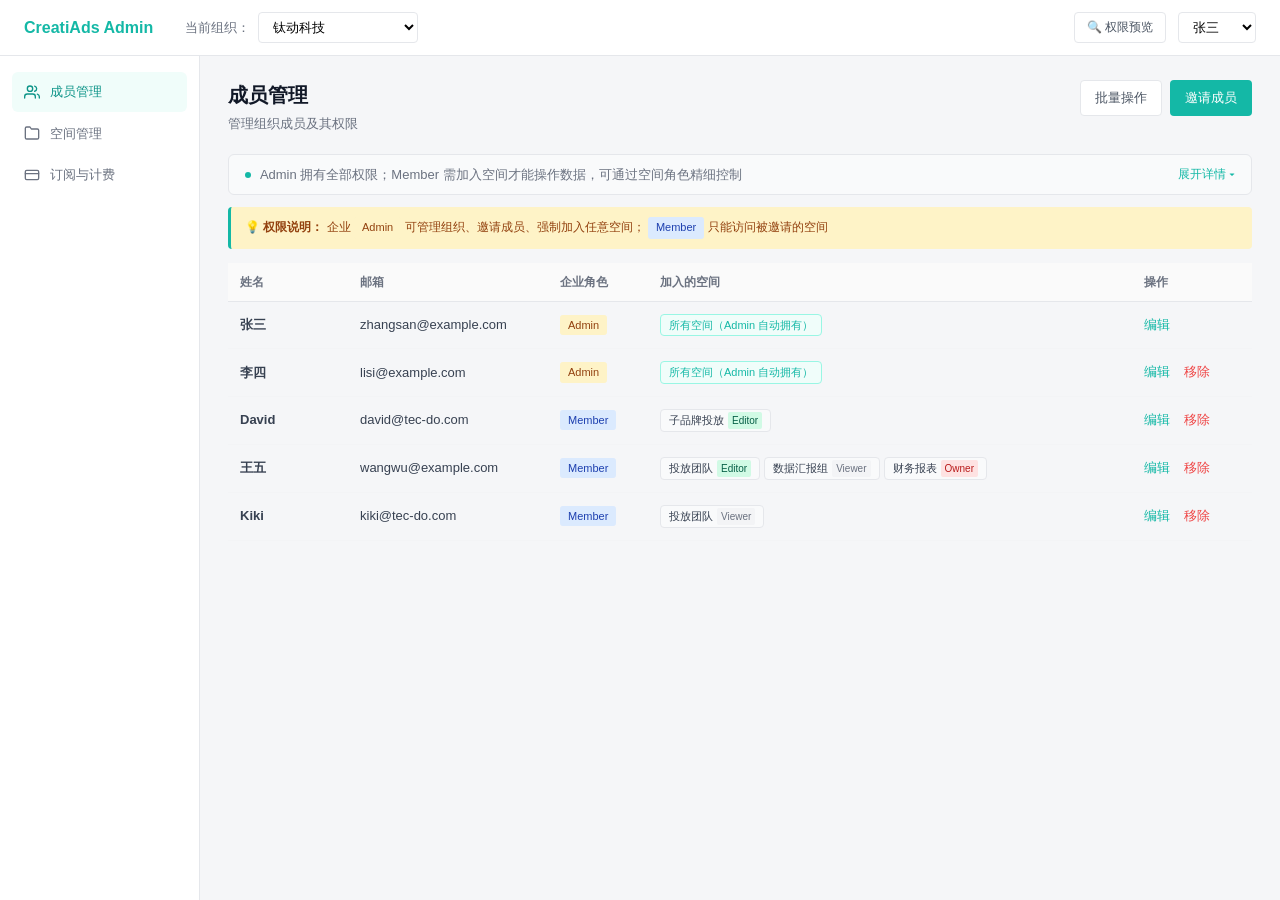
==== admin-demo-v3/index.html @ 1ce35dfb "Add files via upload" ====
﻿<!DOCTYPE html>
<html lang="zh-CN">
<head>
    <meta charset="UTF-8">
    <meta name="viewport" content="width=device-width, initial-scale=1.0">
    <title>Admin 后台 v3 - CreatiAds</title>
    <link rel="stylesheet" href="styles.css">
</head>
<body>
    <!-- 顶部导航栏 -->
    <header class="top-bar">
        <div class="top-bar-left">
            <div class="logo">CreatiAds Admin</div>
            <div class="context-switcher">
                <span class="context-label">当前组织：</span>
                <select id="orgSelector" onchange="switchOrg(this.value)">
                    <!-- 动态渲染 -->
                </select>
            </div>
        </div>
        <div class="top-bar-right">
            <button class="btn btn-ghost btn-sm" onclick="openPermissionPreview()" title="模拟其他用户的视角，查看其能访问的资源">
                🔍 权限预览
            </button>
            <select id="userSwitcher" onchange="switchUser(this.value)" title="演示用：切换当前登录用户">
                <!-- 动态渲染 -->
            </select>
        </div>
    </header>

    <div class="main-container">
        <!-- 左侧菜单 -->
        <aside class="sidebar">
            <nav class="nav-menu">
                <a href="#" class="nav-item active" data-page="members" onclick="navigateTo('members')">
                    <span class="nav-icon">
                        <svg viewBox="0 0 24 24" width="16" height="16" fill="none" stroke="currentColor" stroke-width="2" stroke-linecap="round" stroke-linejoin="round"><path d="M17 21v-2a4 4 0 0 0-4-4H5a4 4 0 0 0-4 4v2"/><circle cx="9" cy="7" r="4"/><path d="M23 21v-2a4 4 0 0 0-3-3.87"/><path d="M16 3.13a4 4 0 0 1 0 7.75"/></svg>
                    </span>
                    <span class="nav-text">成员管理</span>
                </a>
                <a href="#" class="nav-item" data-page="workspaces" onclick="navigateTo('workspaces')">
                    <span class="nav-icon">
                        <svg viewBox="0 0 24 24" width="16" height="16" fill="none" stroke="currentColor" stroke-width="2" stroke-linecap="round" stroke-linejoin="round"><path d="M22 19a2 2 0 0 1-2 2H4a2 2 0 0 1-2-2V5a2 2 0 0 1 2-2h5l2 3h9a2 2 0 0 1 2 2z"/></svg>
                    </span>
                    <span class="nav-text">空间管理</span>
                </a>
                <a href="#" class="nav-item" data-page="billing" onclick="navigateTo('billing')">
                    <span class="nav-icon">
                        <svg viewBox="0 0 24 24" width="16" height="16" fill="none" stroke="currentColor" stroke-width="2" stroke-linecap="round" stroke-linejoin="round"><rect x="2" y="5" width="20" height="14" rx="2"/><line x1="2" y1="10" x2="22" y2="10"/></svg>
                    </span>
                    <span class="nav-text">订阅与计费</span>
                </a>
            </nav>
        </aside>

        <!-- 右侧内容区 -->
        <main class="content-area">
            <!-- ===== 成员管理页 ===== -->
            <div id="membersPage" class="page-content active">
                <div class="page-header">
                    <div>
                        <h1>成员管理</h1>
                        <p class="page-desc">管理组织成员及其权限</p>
                    </div>
                    <div class="page-actions">
                        <button class="btn btn-ghost" id="batchActionBtn" onclick="toggleBatchMode()">批量操作</button>
                        <button class="btn btn-primary" onclick="openInviteMember()">邀请成员</button>
                    </div>
                </div>

                <!-- 企业角色权限说明（一行摘要，点击展开详情） -->
                <div class="role-permission-summary" onclick="toggleRolePermissionHint()" style="cursor:pointer;">
                    <span class="role-permission-summary-text">
                        <span class="perm-dot"></span>
                        Admin 拥有全部权限；Member 需加入空间才能操作数据，可通过空间角色精细控制
                    </span>
                    <span class="role-permission-toggle" id="rolePermissionToggle">展开详情 ▾</span>
                </div>
                <div class="role-permission-hint" id="rolePermissionHint" style="display:none;">
                    <div class="role-permission-hint-header">
                        <h4>企业角色权限说明</h4>
                        <button class="btn-link" onclick="toggleRolePermissionHint()">收起 ×</button>
                    </div>
                    <table class="role-permission-table">
                        <thead>
                            <tr>
                                <th>权限项</th>
                                <th class="text-center"><span class="role-badge admin">👑 Admin</span></th>
                                <th class="text-center"><span class="role-badge member">👤 Member</span></th>
                            </tr>
                        </thead>
                        <tbody>
                            <tr>
                                <td>邀请/移除成员</td>
                                <td class="text-center"><span class="perm-yes">✓</span></td>
                                <td class="text-center"><span class="perm-no">—</span></td>
                            </tr>
                            <tr>
                                <td>修改他人企业角色</td>
                                <td class="text-center"><span class="perm-yes">✓</span></td>
                                <td class="text-center"><span class="perm-no">—</span></td>
                            </tr>
                            <tr>
                                <td>禁用/启用账号</td>
                                <td class="text-center"><span class="perm-yes">✓</span></td>
                                <td class="text-center"><span class="perm-no">—</span></td>
                            </tr>
                            <tr>
                                <td>管理订阅与计费</td>
                                <td class="text-center"><span class="perm-yes">✓</span></td>
                                <td class="text-center"><span class="perm-no">—</span></td>
                            </tr>
                            <tr>
                                <td>创建空间</td>
                                <td class="text-center"><span class="perm-yes">✓</span></td>
                                <td class="text-center"><span class="perm-yes">✓</span></td>
                            </tr>
                            <tr>
                                <td>查看所有空间</td>
                                <td class="text-center"><span class="perm-yes">✓</span></td>
                                <td class="text-center"><span class="perm-conditional">仅加入的</span></td>
                            </tr>
                            <tr>
                                <td>加入任意空间</td>
                                <td class="text-center"><span class="perm-yes">✓（强制加入）</span></td>
                                <td class="text-center"><span class="perm-conditional">需邀请</span></td>
                            </tr>
                            <tr>
                                <td>删除任意空间</td>
                                <td class="text-center"><span class="perm-yes">✓</span></td>
                                <td class="text-center"><span class="perm-conditional">仅自己 Owner 的</span></td>
                            </tr>
                            <tr>
                                <td>查看企业全部数据源</td>
                                <td class="text-center"><span class="perm-yes">✓</span></td>
                                <td class="text-center"><span class="perm-conditional">仅空间内</span></td>
                            </tr>
                        </tbody>
                    </table>
                </div>

                <div class="info-banner">
                    <strong>💡 权限说明：</strong>
                    企业 <span class="role-badge admin">Admin</span> 可管理组织、邀请成员、强制加入任意空间；
                    <span class="role-badge member">Member</span> 只能访问被邀请的空间
                </div>

                <!-- 批量操作工具栏（默认隐藏） -->
                <div class="batch-toolbar" id="batchToolbar" style="display:none;">
                    <span class="batch-info">已选 <strong id="batchSelectedCount">0</strong> 名成员</span>
                    <div class="batch-actions">
                        <button class="btn btn-ghost btn-sm" onclick="batchChangeOrgRole('Admin')">批量设为 Admin</button>
                        <button class="btn btn-ghost btn-sm" onclick="batchChangeOrgRole('Member')">批量设为 Member</button>
                        <button class="btn btn-ghost btn-sm" onclick="openBatchAddToWorkspace()">批量加入空间</button>
                        <button class="btn btn-danger btn-sm" onclick="batchRemoveMembers()">批量移除</button>
                        <button class="btn btn-ghost btn-sm" onclick="toggleBatchMode()">取消</button>
                    </div>
                </div>

                <table class="data-table">
                    <thead>
                        <tr>
                            <th class="batch-col" style="display:none;width:40px;">
                                <input type="checkbox" id="selectAllMembers" onchange="toggleSelectAllMembers()">
                            </th>
                            <th style="width:120px;">姓名</th>
                            <th style="width:200px;">邮箱</th>
                            <th style="width:100px;">企业角色</th>
                            <th>加入的空间</th>
                            <th style="width:120px;">操作</th>
                        </tr>
                    </thead>
                    <tbody id="memberTableBody">
                        <!-- 动态渲染 -->
                    </tbody>
                </table>
            </div>

            <!-- ===== 空间管理页 ===== -->
            <div id="workspacesPage" class="page-content">
                <div class="page-header">
                    <div>
                        <h1>空间管理</h1>
                        <p class="page-desc">协作空间是数据源、看板、成员的容器。点击进入可配置空间角色</p>
                    </div>
                    <button class="btn btn-primary" onclick="openCreateWorkspace()">+ 创建空间</button>
                </div>

                <div class="workspace-grid" id="workspaceGrid">
                    <!-- 动态渲染 -->
                </div>
            </div>

            <!-- ===== 订阅与计费页 ===== -->
            <div id="billingPage" class="page-content">
                <div class="page-header">
                    <div>
                        <h1>订阅与计费</h1>
                        <p class="page-desc">套餐、席位和账单管理</p>
                    </div>
                </div>

                <!-- 当前套餐卡片 -->
                <div class="billing-plan-card" id="billingPlanCard">
                    <!-- 动态渲染 -->
                </div>

                <!-- 用量统计 -->
                <div class="billing-card">
                    <h3 class="section-title">用量统计</h3>
                    <div class="billing-usage-grid" id="billingUsageGrid">
                        <!-- 动态渲染 -->
                    </div>
                </div>

                <!-- 套餐对比 -->
                <div class="billing-card">
                    <h3 class="section-title">套餐对比</h3>
                    <div class="plan-comparison" id="planComparison">
                        <!-- 动态渲染 -->
                    </div>
                </div>

                <!-- 账单历史 -->
                <div class="billing-section">
                    <h3 class="section-title">账单历史</h3>
                    <table class="data-table">
                        <thead>
                            <tr>
                                <th>账期</th>
                                <th>金额</th>
                                <th>支付方式</th>
                                <th>状态</th>
                                <th style="width:100px;">操作</th>
                            </tr>
                        </thead>
                        <tbody id="billingTableBody"></tbody>
                    </table>
                </div>
            </div>
        </main>
    </div>

    <!-- ===== 邀请成员抽屉 ===== -->
    <div class="modal-overlay drawer-overlay" id="inviteModal" style="display:none;">
        <div class="modal drawer">
            <div class="modal-header">
                <div>
                    <h3>邀请成员</h3>
                    <p class="modal-subtitle">支持单个邀请或批量邀请（每行一个邮箱）</p>
                </div>
                <button class="modal-close" onclick="closeInviteMember()">&times;</button>
            </div>
            <div class="modal-body">
                <div class="form-group">
                    <label>邮箱 <span class="required">*</span></label>
                    <textarea class="form-input" id="inviteEmail" rows="3" placeholder="member@example.com&#10;支持多个邮箱，每行一个"></textarea>
                    <div class="form-hint">单个邀请填一个邮箱；批量邀请每行一个邮箱</div>
                </div>
                <div class="form-group">
                    <label>企业角色 <span class="required">*</span></label>
                    <select class="form-input" id="inviteOrgRole">
                        <option value="Member">Member（成员）</option>
                        <option value="Admin">Admin（管理员）</option>
                    </select>
                    <div class="form-hint">Admin 可管理组织和所有空间，Member 仅能访问被邀请的空间</div>
                </div>
                <div class="form-group">
                    <label>加入的空间</label>
                    <div class="checkbox-list" id="inviteWorkspaceList">
                        <!-- 动态渲染 -->
                    </div>
                    <div class="form-hint">可不选；后续可在编辑成员处调整</div>
                </div>
            </div>
            <div class="modal-footer">
                <button class="btn btn-ghost" onclick="closeInviteMember()">取消</button>
                <button class="btn btn-primary" onclick="confirmInviteMember()">发送邀请</button>
            </div>
        </div>
    </div>

    <!-- ===== 编辑成员抽屉 ===== -->
    <div class="modal-overlay drawer-overlay" id="editMemberModal" style="display:none;">
        <div class="modal drawer">
            <div class="modal-header">
                <h3>编辑成员</h3>
                <button class="modal-close" onclick="closeEditMember()">&times;</button>
            </div>
            <div class="modal-body">
                <div class="form-group">
                    <label>姓名</label>
                    <input type="text" class="form-input" id="editMemberName" disabled>
                </div>
                <div class="form-group">
                    <label>邮箱</label>
                    <input type="email" class="form-input" id="editMemberEmail" disabled>
                </div>
                <div class="form-group">
                    <label>企业角色 <span class="required">*</span></label>
                    <select class="form-input" id="editOrgRole">
                        <option value="Member">Member（成员）</option>
                        <option value="Admin">Admin（管理员）</option>
                    </select>
                </div>
                <div class="form-group">
                    <label>加入的空间及角色</label>
                    <div class="workspace-role-list" id="editWorkspaceRoleList">
                        <!-- 动态渲染 -->
                    </div>
                </div>
            </div>
            <div class="modal-footer">
                <button class="btn btn-ghost" onclick="closeEditMember()">取消</button>
                <button class="btn btn-primary" onclick="confirmEditMember()">保存</button>
            </div>
        </div>
    </div>

    <!-- ===== 空间详情抽屉 ===== -->
    <div class="modal-overlay drawer-overlay" id="workspaceDetailModal" style="display:none;">
        <div class="modal drawer drawer-wide">
            <div class="modal-header">
                <div>
                    <h3 id="wsDetailTitle">空间详情</h3>
                    <p class="modal-subtitle" id="wsDetailSubtitle"></p>
                </div>
                <button class="modal-close" onclick="closeWorkspaceDetail()">&times;</button>
            </div>
            <div class="modal-body">
                <div class="tab-bar">
                    <button class="tab-btn active" data-tab="info" onclick="switchWsDetailTab('info')">基本信息</button>
                    <button class="tab-btn" data-tab="members" onclick="switchWsDetailTab('members')">成员管理</button>
                    <button class="tab-btn" data-tab="datasources" onclick="switchWsDetailTab('datasources')">数据源</button>
                    <button class="tab-btn" data-tab="resources" onclick="switchWsDetailTab('resources')">报表</button>
                    <button class="tab-btn" data-tab="datapermissions" onclick="switchWsDetailTab('datapermissions')">数据权限</button>
                    <button class="tab-btn" data-tab="settings" onclick="switchWsDetailTab('settings')">空间设置</button>
                </div>

                <!-- 基本信息 Tab -->
                <div class="tab-content active" id="wsDetailInfoTab">
                    <div class="form-group">
                        <label>空间图标</label>
                        <div class="ws-icon-upload">
                            <div class="ws-icon-preview" id="wsDetailIconPreview">
                                <span id="wsDetailIconText">空</span>
                            </div>
                            <div class="ws-icon-upload-info">
                                <div style="font-size:13px;color:#374151;margin-bottom:4px;">默认使用空间名称首字</div>
                                <input type="file" id="wsDetailIconFile" accept="image/*" onchange="handleWsDetailIconUpload(this)" style="display:none;">
                                <button class="btn btn-ghost btn-sm" id="btnUploadDetailIcon" onclick="document.getElementById('wsDetailIconFile').click()">上传自定义图标</button>
                                <button class="btn btn-ghost btn-sm" id="btnResetDetailIcon" style="display:none;" onclick="resetWsDetailIcon()">恢复默认</button>
                            </div>
                        </div>
                        <div class="form-hint">建议上传正方形图片，支持 JPG、PNG，最大 2MB</div>
                    </div>
                    <div class="form-group">
                        <label>空间名称 <span class="required">*</span></label>
                        <input type="text" class="form-input" id="wsDetailName" onkeyup="updateWsDetailIconPreview()">
                    </div>
                    <div class="form-group">
                        <label>空间描述</label>
                        <textarea class="form-input" id="wsDetailDesc" rows="3" placeholder="描述这个空间的用途"></textarea>
                    </div>
                    <div class="form-group">
                        <label>Owner</label>
                        <select class="form-input" id="wsDetailOwner">
                            <!-- 动态渲染 -->
                        </select>
                        <div class="form-hint">空间 Owner 拥有最高管理权限。仅当前 Owner 或企业 Admin 可转让</div>
                    </div>
                    <div class="form-group" id="wsDetailDangerZone">
                        <div class="danger-actions">
                            <button class="btn btn-danger btn-sm" onclick="deleteWorkspaceFromDetail()">删除空间</button>
                        </div>
                        <div class="form-hint">删除后空间内所有数据将永久丢失，无法恢复</div>
                    </div>
                </div>

                <!-- 成员管理 Tab -->
                <div class="tab-content" id="wsDetailMembersTab" style="display:none;">
                    <!-- 空间角色权限说明（一行摘要，点击展开详情） -->
                    <div class="role-permission-summary" onclick="toggleWsRolePermissionHint()" style="cursor:pointer;">
                        <span class="role-permission-summary-text">
                            <span class="perm-dot"></span>
                            Owner 拥有空间最高权限；Editor 可创建/编辑数据；Viewer 默认无权限，被分享资源后自动加入空间，仅能查看被分享的内容
                        </span>
                        <span class="role-permission-toggle" id="wsRolePermissionToggle">展开详情 ▾</span>
                    </div>
                    <div class="role-permission-hint" id="wsRolePermissionHint" style="display:none;">
                        <div class="role-permission-hint-header">
                            <h4>空间角色权限说明</h4>
                            <button class="btn-link" onclick="toggleWsRolePermissionHint()">收起 ×</button>
                        </div>
                        <table class="role-permission-table">
                            <thead>
                                <tr>
                                    <th>权限项</th>
                                    <th class="text-center"><span class="role-badge owner">👑 Owner</span></th>
                                    <th class="text-center"><span class="role-badge editor">✏️ Editor</span></th>
                                    <th class="text-center"><span class="role-badge viewer">👁 Viewer</span></th>
                                </tr>
                            </thead>
                            <tbody>
                                <tr>
                                    <td>邀请/移出空间成员</td>
                                    <td class="text-center"><span class="perm-yes">✓</span></td>
                                    <td class="text-center"><span class="perm-no">—</span></td>
                                    <td class="text-center"><span class="perm-no">—</span></td>
                                </tr>
                                <tr>
                                    <td>修改空间设置</td>
                                    <td class="text-center"><span class="perm-yes">✓</span></td>
                                    <td class="text-center"><span class="perm-no">—</span></td>
                                    <td class="text-center"><span class="perm-no">—</span></td>
                                </tr>
                                <tr>
                                    <td>删除空间</td>
                                    <td class="text-center"><span class="perm-yes">✓</span></td>
                                    <td class="text-center"><span class="perm-no">—</span></td>
                                    <td class="text-center"><span class="perm-no">—</span></td>
                                </tr>
                                <tr>
                                    <td>转让 Owner 身份</td>
                                    <td class="text-center"><span class="perm-yes">✓</span></td>
                                    <td class="text-center"><span class="perm-no">—</span></td>
                                    <td class="text-center"><span class="perm-no">—</span></td>
                                </tr>
                                <tr>
                                    <td>添加/删除数据源</td>
                                    <td class="text-center"><span class="perm-yes">✓</span></td>
                                    <td class="text-center"><span class="perm-yes">✓</span></td>
                                    <td class="text-center"><span class="perm-no">—</span></td>
                                </tr>
                                <tr>
                                    <td>使用数据源做分析</td>
                                    <td class="text-center"><span class="perm-yes">✓</span></td>
                                    <td class="text-center"><span class="perm-yes">✓</span></td>
                                    <td class="text-center"><span class="perm-conditional">仅被分享时</span></td>
                                </tr>
                                <tr>
                                    <td>创建/编辑看板</td>
                                    <td class="text-center"><span class="perm-yes">✓</span></td>
                                    <td class="text-center"><span class="perm-yes">✓</span></td>
                                    <td class="text-center"><span class="perm-conditional">仅被分享时</span></td>
                                </tr>
                                <tr>
                                    <td>查看空间内看板</td>
                                    <td class="text-center"><span class="perm-yes">✓</span></td>
                                    <td class="text-center"><span class="perm-yes">✓</span></td>
                                    <td class="text-center"><span class="perm-conditional">仅被分享时</span></td>
                                </tr>
                                <tr>
                                    <td>查看分享给自己的资源</td>
                                    <td class="text-center"><span class="perm-yes">✓</span></td>
                                    <td class="text-center"><span class="perm-yes">✓</span></td>
                                    <td class="text-center"><span class="perm-yes">✓</span></td>
                                </tr>
                                <tr>
                                    <td>在空间内使用 AI</td>
                                    <td class="text-center"><span class="perm-yes">✓</span></td>
                                    <td class="text-center"><span class="perm-yes">✓</span></td>
                                    <td class="text-center"><span class="perm-conditional">仅问答</span></td>
                                </tr>
                            </tbody>
                        </table>
                    </div>

                    <div class="ws-members-header">
                        <span class="ws-members-count" id="wsMembersCount"></span>
                        <div class="page-actions">
                            <button class="btn btn-ghost btn-sm" onclick="openBatchAddMembersToWs()">批量添加</button>
                            <button class="btn btn-primary btn-sm" onclick="openAddMemberToWs()">+ 添加成员</button>
                        </div>
                    </div>
                    <table class="data-table">
                        <thead>
                            <tr>
                                <th>姓名</th>
                                <th>邮箱</th>
                                <th style="width:100px;">企业角色</th>
                                <th style="width:140px;">空间角色</th>
                                <th style="width:80px;">操作</th>
                            </tr>
                        </thead>
                        <tbody id="wsMembersTableBody"></tbody>
                    </table>
                </div>

                <!-- 数据源 Tab -->
                <div class="tab-content" id="wsDetailDatasourcesTab" style="display:none;">
                    <div class="tab-content-header">
                        <span class="tab-content-desc" id="wsDatasourceDesc"></span>
                    </div>
                    <table class="data-table">
                        <thead>
                            <tr>
                                <th>连接器名称</th>
                                <th>连接器类型</th>
                                <th>状态</th>
                                <th style="width:80px;">操作</th>
                            </tr>
                        </thead>
                        <tbody id="wsDatasourcesTableBody"></tbody>
                    </table>
                </div>

                <!-- 报表 Tab -->
                <div class="tab-content" id="wsDetailResourcesTab" style="display:none;">
                    <div class="tab-content-header">
                        <span class="tab-content-desc">空间内的看板和分析，可批量转移所有权</span>
                    </div>
                    <table class="data-table">
                        <thead>
                            <tr>
                                <th>名称</th>
                                <th>创建者</th>
                                <th style="width:80px;">操作</th>
                            </tr>
                        </thead>
                        <tbody id="wsResourcesTableBody"></tbody>
                    </table>
                </div>

                <!-- 数据权限 Tab -->
                <div class="tab-content" id="wsDetailDataPermissionsTab" style="display:none;">

                    <!-- 成员权限表 -->
                    <div class="dp-section-title">
                        <div>
                            <div class="dp-section-h">成员数据权限</div>
                            <div class="dp-section-sub" id="wsMemberPermDesc"></div>
                        </div>
                        <button class="btn btn-primary btn-sm" id="btnBulkGrant" onclick="openBulkGrantModal()" style="display:none;">批量授权</button>
                    </div>

                    <table class="data-table dp-member-perm-table">
                        <thead>
                            <tr>
                                <th style="width:26%;">成员</th>
                                <th style="width:90px;">空间角色</th>
                                <th style="width:190px;">数据权限档位</th>
                                <th>可见账户</th>
                                <th style="width:100px; white-space:nowrap;">操作</th>
                            </tr>
                        </thead>
                        <tbody id="wsMemberPermTableBody"></tbody>
                    </table>
                </div>

                <!-- 追加账户勾选面板 -->
                <div class="modal-overlay" id="extraGrantModal" style="display:none;" onclick="if(event.target===this) closeExtraGrantModal()">
                    <div class="modal" style="max-width: 620px;">
                        <div class="modal-header">
                            <div>
                                <h3>追加账户授权</h3>
                                <p class="modal-subtitle" id="extraGrantSubtitle"></p>
                            </div>
                            <button class="modal-close" onclick="closeExtraGrantModal()">&times;</button>
                        </div>
                        <div class="modal-body">
                            <div class="form-hint" style="margin-bottom: 10px;">
                                除了 TA 自己授权的账户，还额外允许 TA 看到下面勾选的账户：
                            </div>

                            <!-- 搜索框 -->
                            <div class="dp-search-box">
                                <svg viewBox="0 0 24 24" width="14" height="14" fill="none" stroke="#94a3b8" stroke-width="2"><circle cx="11" cy="11" r="8"/><path d="M21 21l-4.35-4.35"/></svg>
                                <input type="text" id="extraGrantSearch" placeholder="搜索账户名 或 广告主（多个用空格/逗号分隔）..." oninput="renderExtraGrantList()">
                            </div>

                            <!-- 批量操作栏 -->
                            <div class="dp-batch-bar">
                                <span class="dp-batch-info" id="extraGrantBatchInfo">已选 0 / 0</span>
                                <div class="dp-batch-actions">
                                    <button class="btn-link" onclick="extraGrantSelectAll(true)">全选可见</button>
                                    <button class="btn-link" onclick="extraGrantSelectAll(false)">全部取消</button>
                                </div>
                            </div>

                            <div id="extraGrantAccountList" class="dp-extra-list"></div>
                        </div>
                        <div class="modal-footer">
                            <button class="btn btn-ghost" onclick="closeExtraGrantModal()">取消</button>
                            <button class="btn btn-primary" onclick="saveExtraGrant()">保存</button>
                        </div>
                    </div>
                </div>

                <!-- 批量授权面板：多账户 × 多成员 -->
                <div class="modal-overlay" id="bulkGrantModal" style="display:none;" onclick="if(event.target===this) closeBulkGrantModal()">
                    <div class="modal" style="max-width: 900px;">
                        <div class="modal-header">
                            <div>
                                <h3>批量授权账户</h3>
                                <p class="modal-subtitle">选择账户 + 选择成员，一次把所选账户开放给所有所选成员</p>
                            </div>
                            <button class="modal-close" onclick="closeBulkGrantModal()">&times;</button>
                        </div>
                        <div class="modal-body" style="padding: 16px 20px;">
                            <div class="dp-bulk-grid">
                                <!-- 左：账户 -->
                                <div class="dp-bulk-col">
                                    <div class="dp-bulk-col-head">
                                        <span class="dp-bulk-col-title">1. 选择广告账户</span>
                                        <span class="dp-bulk-col-count" id="bulkAccCount">0 / 0</span>
                                    </div>
                                    <div class="dp-search-box">
                                        <svg viewBox="0 0 24 24" width="14" height="14" fill="none" stroke="#94a3b8" stroke-width="2"><circle cx="11" cy="11" r="8"/><path d="M21 21l-4.35-4.35"/></svg>
                                        <input type="text" id="bulkAccSearch" placeholder="账户名 / 授权人（多个用空格分隔）" oninput="renderBulkAccList()">
                                    </div>
                                    <div class="dp-bulk-actions">
                                        <button class="btn-link" onclick="bulkSelectAllAccounts(true)">全选可见</button>
                                        <button class="btn-link" onclick="bulkSelectAllAccounts(false)">全部取消</button>
                                    </div>
                                    <div id="bulkAccList" class="dp-bulk-list"></div>
                                </div>

                                <!-- 右：成员 -->
                                <div class="dp-bulk-col">
                                    <div class="dp-bulk-col-head">
                                        <span class="dp-bulk-col-title">2. 选择成员</span>
                                        <span class="dp-bulk-col-count" id="bulkMemberCount">0 / 0</span>
                                    </div>
                                    <div class="dp-search-box">
                                        <svg viewBox="0 0 24 24" width="14" height="14" fill="none" stroke="#94a3b8" stroke-width="2"><circle cx="11" cy="11" r="8"/><path d="M21 21l-4.35-4.35"/></svg>
                                        <input type="text" id="bulkMemberSearch" placeholder="姓名 / 邮箱（多个用空格分隔）" oninput="renderBulkMemberList()">
                                    </div>
                                    <div class="dp-bulk-actions">
                                        <button class="btn-link" onclick="bulkSelectAllMembers(true)">全选可见</button>
                                        <button class="btn-link" onclick="bulkSelectAllMembers(false)">全部取消</button>
                                    </div>
                                    <div id="bulkMemberList" class="dp-bulk-list"></div>
                                </div>
                            </div>

                            <div class="dp-bulk-preview" id="bulkPreview"></div>
                        </div>
                        <div class="modal-footer">
                            <button class="btn btn-ghost" onclick="closeBulkGrantModal()">取消</button>
                            <button class="btn btn-primary" onclick="saveBulkGrant()">追加授权</button>
                        </div>
                    </div>
                </div>

                <!-- 空间设置 Tab -->
                <div class="tab-content" id="wsDetailSettingsTab" style="display:none;">
                    <div class="settings-section">
                        <h4 class="settings-section-title">默认权限</h4>
                        <div class="settings-item">
                            <div class="settings-item-info">
                                <div class="settings-item-label">新成员默认空间角色</div>
                                <div class="settings-item-desc">邀请加入空间时的默认角色</div>
                            </div>
                            <select class="settings-select" id="wsSettingDefaultRole">
                                <option value="Owner">Owner</option>
                                <option value="Editor">Editor (推荐)</option>
                                <option value="Viewer">Viewer</option>
                            </select>
                        </div>
                        <div class="settings-item">
                            <div class="settings-item-info">
                                <div class="settings-item-label">数据源对空间可见</div>
                                <div class="settings-item-desc">新增数据源默认共享给所有空间成员</div>
                            </div>
                            <label class="switch">
                                <input type="checkbox" id="wsSettingDatasourceVisible">
                                <span class="switch-slider"></span>
                            </label>
                        </div>
                        <div class="settings-item">
                            <div class="settings-item-info">
                                <div class="settings-item-label">允许成员邀请他人</div>
                                <div class="settings-item-desc">关闭后仅 Owner 可邀请</div>
                            </div>
                            <label class="switch">
                                <input type="checkbox" id="wsSettingAllowInvite">
                                <span class="switch-slider"></span>
                            </label>
                        </div>
                    </div>

                    <div class="settings-section">
                        <h4 class="settings-section-title">分享设置</h4>
                        <div class="settings-item">
                            <div class="settings-item-info">
                                <div class="settings-item-label">允许外部链接分享</div>
                                <div class="settings-item-desc">本空间内容可对外生成分享链接</div>
                            </div>
                            <label class="switch">
                                <input type="checkbox" id="wsSettingExternalShare">
                                <span class="switch-slider"></span>
                            </label>
                        </div>
                    </div>
                    
                    <div style="margin-top: 24px; padding-top: 16px; border-top: 1px solid #e5e7eb;">
                        <button class="btn btn-primary btn-sm" onclick="saveWsSettings()">保存设置</button>
                    </div>
                </div>
            </div>
            <div class="modal-footer">
                <button class="btn btn-ghost" onclick="closeWorkspaceDetail()">关闭</button>
                <button class="btn btn-primary" id="btnSaveWsInfo" onclick="saveWorkspaceInfo()">保存修改</button>
            </div>
        </div>
    </div>

    <!-- ===== 添加成员到空间弹窗 ===== -->
    <div class="modal-overlay" id="addMemberToWsModal" style="display:none;">
        <div class="modal">
            <div class="modal-header">
                <h3>添加成员到空间</h3>
                <button class="modal-close" onclick="closeAddMemberToWs()">&times;</button>
            </div>
            <div class="modal-body">
                <div class="form-group">
                    <label>选择成员 <span class="required">*</span></label>
                    <select class="form-input" id="addMemberToWsUserSelect">
                        <!-- 动态渲染 -->
                    </select>
                </div>
                <div class="form-group">
                    <label>空间角色 <span class="required">*</span></label>
                    <select class="form-input" id="addMemberToWsRole">
                        <option value="Editor">Editor</option>
                        <option value="Owner">Owner</option>
                        <option value="Viewer">Viewer</option>
                    </select>
                </div>
            </div>
            <div class="modal-footer">
                <button class="btn btn-ghost" onclick="closeAddMemberToWs()">取消</button>
                <button class="btn btn-primary" onclick="confirmAddMemberToWs()">添加</button>
            </div>
        </div>
    </div>

    <!-- ===== 批量添加成员到当前空间弹窗（空间详情页用） ===== -->
    <div class="modal-overlay" id="batchAddMembersToWsModal" style="display:none;">
        <div class="modal">
            <div class="modal-header">
                <h3>批量添加成员到空间</h3>
                <button class="modal-close" onclick="closeBatchAddMembersToWs()">&times;</button>
            </div>
            <div class="modal-body">
                <div class="form-group">
                    <label>邮箱 <span class="required">*</span></label>
                    <textarea class="form-input" id="batchAddMembersEmails" rows="4" placeholder="member@example.com&#10;支持多个邮箱，每行一个"></textarea>
                    <div class="form-hint">单个邀请填一个邮箱；批量邀请每行一个邮箱</div>
                </div>
                <div class="form-group">
                    <label>空间角色 <span class="required">*</span></label>
                    <select class="form-input" id="batchAddMembersRole">
                        <option value="Editor">Editor</option>
                        <option value="Viewer">Viewer</option>
                        <option value="Owner">Owner</option>
                    </select>
                    <div class="form-hint">所有填入的成员将以此角色加入该空间</div>
                </div>
            </div>
            <div class="modal-footer">
                <button class="btn btn-ghost" onclick="closeBatchAddMembersToWs()">取消</button>
                <button class="btn btn-primary" onclick="confirmBatchAddMembersToWs()">确认添加</button>
            </div>
        </div>
    </div>

    <!-- ===== 创建空间弹窗 ===== -->
    <div class="modal-overlay" id="createWsModal" style="display:none;">
        <div class="modal">
            <div class="modal-header">
                <h3>创建空间</h3>
                <button class="modal-close" onclick="closeCreateWorkspace()">&times;</button>
            </div>
            <div class="modal-body">
                <div class="form-group">
                    <label>空间名称 <span class="required">*</span></label>
                    <input type="text" class="form-input" id="createWsName" placeholder="如：客户A项目" onkeyup="updateWsIconPreview()">
                </div>
                <div class="form-group">
                    <label>空间描述</label>
                    <textarea class="form-input" id="createWsDesc" rows="2" placeholder="描述这个空间的用途"></textarea>
                </div>
                <div class="form-group">
                    <label>空间图标</label>
                    <div class="ws-icon-upload">
                        <div class="ws-icon-preview" id="createWsIconPreview">
                            <span id="createWsIconText">空</span>
                        </div>
                        <div class="ws-icon-upload-info">
                            <div style="font-size:13px;color:#374151;margin-bottom:4px;">默认使用空间名称首字</div>
                            <input type="file" id="createWsIconFile" accept="image/*" onchange="handleWsIconUpload(this)" style="display:none;">
                            <button class="btn btn-ghost btn-sm" onclick="document.getElementById('createWsIconFile').click()">上传自定义图标</button>
                            <button class="btn btn-ghost btn-sm" id="btnResetCreateIcon" style="display:none;" onclick="resetCreateWsIcon()">恢复默认</button>
                        </div>
                    </div>
                    <div class="form-hint">建议上传正方形图片，支持 JPG、PNG，最大 2MB</div>
                </div>
                <div class="info-banner small">
                    创建后您将自动成为该空间的 Owner
                </div>
            </div>
            <div class="modal-footer">
                <button class="btn btn-ghost" onclick="closeCreateWorkspace()">取消</button>
                <button class="btn btn-primary" onclick="confirmCreateWorkspace()">创建</button>
            </div>
        </div>
    </div>

    <!-- ===== 批量加入空间弹窗（成员管理页用） ===== -->
    <div class="modal-overlay" id="batchAddWsModal" style="display:none;">
        <div class="modal">
            <div class="modal-header">
                <h3>批量加入空间</h3>
                <button class="modal-close" onclick="closeBatchAddToWorkspace()">&times;</button>
            </div>
            <div class="modal-body">
                <div class="info-banner small">
                    将选中的 <strong id="batchAddWsCount"></strong> 名成员批量加入空间
                </div>
                <div class="form-group">
                    <label>选择空间 <span class="required">*</span></label>
                    <select class="form-input" id="batchAddWsSelect">
                        <!-- 动态渲染 -->
                    </select>
                </div>
                <div class="form-group">
                    <label>空间角色 <span class="required">*</span></label>
                    <select class="form-input" id="batchAddWsRole">
                        <option value="Editor">Editor</option>
                        <option value="Viewer">Viewer</option>
                        <option value="Owner">Owner</option>
                    </select>
                    <div class="form-hint">所有选中的成员将以此角色加入该空间</div>
                </div>
            </div>
            <div class="modal-footer">
                <button class="btn btn-ghost" onclick="closeBatchAddToWorkspace()">取消</button>
                <button class="btn btn-primary" onclick="confirmBatchAddToWorkspace()">确认添加</button>
            </div>
        </div>
    </div>

    <!-- ===== 升级套餐弹窗 ===== -->
    <div class="modal-overlay drawer-overlay" id="upgradeModal" style="display:none;">
        <div class="modal drawer">
            <div class="modal-header">
                <h3 id="upgradeModalTitle">升级套餐</h3>
                <button class="modal-close" onclick="closeUpgradeModal()">&times;</button>
            </div>
            <div class="modal-body" id="upgradeModalBody"></div>
            <div class="modal-footer">
                <button class="btn btn-ghost" onclick="closeUpgradeModal()">取消</button>
                <button class="btn btn-primary" onclick="confirmUpgrade()">确认支付</button>
            </div>
        </div>
    </div>

    <!-- ===== 权限预览抽屉 ===== -->
    <div class="modal-overlay drawer-overlay" id="permissionPreviewModal" style="display:none;">
        <div class="modal drawer drawer-wide">
            <div class="modal-header">
                <div>
                    <h3>权限预览</h3>
                    <p class="modal-subtitle">模拟某个用户的视角，查看其在组织中拥有的权限</p>
                </div>
                <button class="modal-close" onclick="closePermissionPreview()">&times;</button>
            </div>
            <div class="modal-body">
                <div class="form-group">
                    <label>选择要预览的用户</label>
                    <select class="form-input" id="previewUserSelect" onchange="renderPermissionPreview()">
                        <!-- 动态渲染 -->
                    </select>
                </div>

                <div id="previewContent">
                    <!-- 动态渲染 -->
                </div>
            </div>
            <div class="modal-footer">
                <button class="btn btn-ghost" onclick="closePermissionPreview()">关闭</button>
            </div>
        </div>
    </div>

    <script src="data.js"></script>
    <script src="script.js"></script>
</body>
</html>
---- admin-demo-v3/styles.css ----
/* ===== Reset ===== */
* { margin: 0; padding: 0; box-sizing: border-box; }

body {
    font-family: -apple-system, BlinkMacSystemFont, "Segoe UI", "PingFang SC", "Microsoft YaHei", sans-serif;
    background: #f5f6f8;
    color: #1f2937;
    font-size: 13px;
    line-height: 1.5;
    -webkit-font-smoothing: antialiased;
}

a { text-decoration: none; color: inherit; }
button { font-family: inherit; cursor: pointer; border: none; background: none; }
input, select, textarea { font-family: inherit; }

/* ===== Top Bar ===== */
.top-bar {
    height: 56px;
    background: #fff;
    border-bottom: 1px solid #e5e7eb;
    display: flex;
    align-items: center;
    justify-content: space-between;
    padding: 0 24px;
    position: sticky;
    top: 0;
    z-index: 100;
}

.top-bar-left {
    display: flex;
    align-items: center;
    gap: 32px;
}

.top-bar-right {
    display: flex;
    align-items: center;
    gap: 12px;
}

.logo {
    font-size: 16px;
    font-weight: 700;
    color: #14b8a6;
}

.context-switcher {
    display: flex;
    align-items: center;
    gap: 8px;
    font-size: 13px;
}

.context-label { color: #6b7280; }

#orgSelector {
    padding: 6px 10px;
    border: 1px solid #e5e7eb;
    border-radius: 4px;
    font-size: 13px;
    background: #fff;
    cursor: pointer;
    min-width: 160px;
}

#orgSelector:focus {
    outline: none;
    border-color: #14b8a6;
}

.user-info {
    color: #374151;
    font-weight: 500;
}

#userSwitcher {
    padding: 6px 10px;
    border: 1px solid #e5e7eb;
    border-radius: 4px;
    font-size: 13px;
    background: #fff;
    cursor: pointer;
}

#userSwitcher:focus {
    outline: none;
    border-color: #14b8a6;
}

/* ===== Layout ===== */
.main-container {
    display: flex;
    min-height: calc(100vh - 56px);
}

/* ===== Sidebar ===== */
.sidebar {
    width: 200px;
    background: #fff;
    border-right: 1px solid #e5e7eb;
    padding: 16px 12px;
    position: sticky;
    top: 56px;
    height: calc(100vh - 56px);
}

.nav-menu {
    display: flex;
    flex-direction: column;
    gap: 2px;
}

.nav-item {
    display: flex;
    align-items: center;
    gap: 10px;
    padding: 10px 12px;
    border-radius: 6px;
    color: #6b7280;
    font-size: 13px;
    transition: all 0.15s;
    cursor: pointer;
}

.nav-item:hover {
    background: #f9fafb;
    color: #374151;
}

.nav-item.active {
    background: #f0fdfa;
    color: #0d9488;
    font-weight: 500;
}

.nav-icon {
    font-size: 16px;
    display: inline-flex;
    align-items: center;
    justify-content: center;
    width: 16px;
    height: 16px;
}

/* ===== Content Area ===== */
.content-area {
    flex: 1;
    padding: 24px 28px;
    overflow-x: hidden;
}

.page-content {
    display: none;
    animation: fadeIn 0.2s ease;
}

.page-content.active {
    display: block;
}

@keyframes fadeIn {
    from { opacity: 0; transform: translateY(8px); }
    to { opacity: 1; transform: translateY(0); }
}

/* ===== Page Header ===== */
.page-header {
    display: flex;
    align-items: flex-start;
    justify-content: space-between;
    margin-bottom: 20px;
}

.page-header h1 {
    font-size: 20px;
    font-weight: 600;
    color: #111827;
    margin-bottom: 4px;
}

.page-desc {
    font-size: 13px;
    color: #6b7280;
}

.page-actions {
    display: flex;
    gap: 8px;
}

/* ===== 角色权限说明摘要 ===== */
.role-permission-summary {
    display: flex;
    align-items: center;
    justify-content: space-between;
    padding: 10px 16px;
    background: #f9fafb;
    border: 1px solid #e5e7eb;
    border-radius: 6px;
    margin-bottom: 12px;
    transition: background 0.15s;
}

.role-permission-summary:hover {
    background: #f3f4f6;
}

.role-permission-summary-text {
    font-size: 13px;
    color: #6b7280;
}

.perm-dot {
    display: inline-block;
    width: 6px;
    height: 6px;
    border-radius: 50%;
    background: #14b8a6;
    margin-right: 6px;
    vertical-align: middle;
}

.role-permission-toggle {
    font-size: 12px;
    color: #14b8a6;
    white-space: nowrap;
    flex-shrink: 0;
}

/* ===== 角色权限说明表格 ===== */
.role-permission-hint {
    background: #fff;
    border: 1px solid #e5e7eb;
    border-radius: 6px;
    padding: 16px 20px;
    margin-bottom: 16px;
    box-shadow: 0 1px 2px rgba(0, 0, 0, 0.03);
}

.role-permission-hint-header {
    display: flex;
    align-items: center;
    justify-content: space-between;
    margin-bottom: 12px;
}

.role-permission-hint-header h4 {
    font-size: 14px;
    font-weight: 600;
    color: #111827;
    margin: 0;
}

.role-permission-table {
    width: 100%;
    border-collapse: collapse;
    font-size: 13px;
}

.role-permission-table thead {
    background: #fafafa;
}

.role-permission-table th {
    text-align: left;
    padding: 10px 14px;
    font-size: 12px;
    font-weight: 600;
    color: #6b7280;
    border-bottom: 1px solid #e5e7eb;
}

.role-permission-table th.text-center,
.role-permission-table td.text-center {
    text-align: center;
}

.role-permission-table td {
    padding: 10px 14px;
    color: #374151;
    border-bottom: 1px solid #f3f4f6;
}

.role-permission-table tbody tr:last-child td {
    border-bottom: none;
}

.role-permission-table tbody tr:hover {
    background: #fafafa;
}

.perm-yes {
    color: #10b981;
    font-weight: 600;
}

.perm-no {
    color: #d1d5db;
}

.perm-conditional {
    color: #14b8a6;
    font-size: 12px;
}

/* ===== Buttons ===== */
.btn {
    display: inline-flex;
    align-items: center;
    gap: 6px;
    padding: 8px 14px;
    border-radius: 4px;
    font-size: 13px;
    font-weight: 500;
    transition: all 0.15s;
    border: 1px solid transparent;
    cursor: pointer;
}

.btn-sm {
    padding: 6px 12px;
    font-size: 12px;
}

.btn-ghost {
    background: #fff;
    color: #4b5563;
    border-color: #e5e7eb;
}

.btn-ghost:hover {
    background: #f9fafb;
    border-color: #d1d5db;
}

.btn-primary {
    background: #14b8a6;
    color: #fff;
}

.btn-primary:hover {
    background: #0d9488;
}

.btn-link {
    color: #14b8a6;
    padding: 0;
    font-size: 13px;
}

.btn-link:hover {
    color: #0d9488;
    text-decoration: underline;
}

.btn-link-danger {
    color: #ef4444;
}

.btn-link-danger:hover {
    color: #dc2626;
}

.btn-danger {
    background: #ef4444;
    color: #fff;
}

.btn-danger:hover {
    background: #dc2626;
}

/* ===== Card ===== */
.card-section {
    background: #fff;
    border-radius: 6px;
    padding: 16px 20px;
    margin-bottom: 16px;
    box-shadow: 0 1px 2px rgba(0, 0, 0, 0.03);
}

.section-header {
    display: flex;
    align-items: center;
    gap: 8px;
    margin-bottom: 12px;
}

.section-header.between {
    justify-content: space-between;
}

.section-title {
    font-size: 15px;
    font-weight: 600;
    color: #111827;
    margin-bottom: 14px;
}

/* ===== Info Banner ===== */
.info-banner {
    background: #fef3c7;
    border-left: 3px solid #14b8a6;
    padding: 10px 14px;
    font-size: 12px;
    color: #92400e;
    border-radius: 4px;
    margin-bottom: 14px;
    line-height: 1.6;
}

.info-banner.small {
    padding: 8px 10px;
    font-size: 11px;
    margin-bottom: 10px;
}

/* ===== Data Table ===== */
.data-table {
    width: 100%;
    border-collapse: collapse;
}

.data-table thead {
    background: #fafafa;
}

.data-table th {
    text-align: left;
    padding: 10px 12px;
    font-size: 12px;
    font-weight: 600;
    color: #6b7280;
    border-bottom: 1px solid #e5e7eb;
}

.data-table td {
    padding: 12px;
    font-size: 13px;
    color: #374151;
    border-bottom: 1px solid #f3f4f6;
}

.data-table tbody tr:hover {
    background: #fafafa;
}

.table-actions {
    display: flex;
    gap: 14px;
}

.batch-col {
    width: 40px;
}

/* ===== Role Badge ===== */
.role-badge {
    display: inline-block;
    padding: 2px 8px;
    border-radius: 3px;
    font-size: 11px;
    font-weight: 500;
}

.role-badge.admin {
    background: #fef3c7;
    color: #92400e;
}

.role-badge.member {
    background: #dbeafe;
    color: #1e40af;
}

.role-badge.owner {
    background: #fee2e2;
    color: #b91c1c;
}

.role-badge.editor {
    background: #d1fae5;
    color: #065f46;
}

.role-badge.viewer {
    background: #f3f4f6;
    color: #6b7280;
}

/* ===== Workspace Tags ===== */
.workspace-tag-list {
    display: flex;
    flex-wrap: wrap;
    gap: 4px;
}

.workspace-tag {
    display: inline-flex;
    align-items: center;
    gap: 4px;
    background: #f9fafb;
    border: 1px solid #e5e7eb;
    padding: 2px 8px;
    border-radius: 4px;
    font-size: 11px;
}

.workspace-tag .ws-name {
    color: #374151;
}

.workspace-tag .ws-role-tag {
    font-size: 10px;
    padding: 1px 4px;
    border-radius: 2px;
    font-weight: 500;
}

.workspace-tag .ws-role-tag.owner { background: #fee2e2; color: #b91c1c; }
.workspace-tag .ws-role-tag.editor { background: #d1fae5; color: #065f46; }
.workspace-tag .ws-role-tag.viewer { background: #f3f4f6; color: #6b7280; }

.workspace-tag.admin-virtual {
    color: #14b8a6;
    background: #f0fdfa;
    border-color: #99f6e4;
}

/* ===== Workspace Cards ===== */
.workspace-grid {
    display: grid;
    grid-template-columns: repeat(auto-fill, minmax(280px, 1fr));
    gap: 14px;
}

.workspace-card {
    background: #fff;
    border: 1px solid #e5e7eb;
    border-radius: 8px;
    padding: 16px;
    cursor: pointer;
    transition: all 0.2s;
}

.workspace-card:hover {
    border-color: #14b8a6;
    box-shadow: 0 2px 8px rgba(249, 115, 22, 0.08);
}

.workspace-card.create-new {
    display: flex;
    flex-direction: column;
    align-items: center;
    justify-content: center;
    border-style: dashed;
    color: #9ca3af;
    min-height: 140px;
}

.workspace-card.create-new:hover {
    color: #14b8a6;
    border-color: #14b8a6;
}

.workspace-card-header {
    display: flex;
    align-items: center;
    gap: 12px;
    margin-bottom: 12px;
}

.workspace-info {
    flex: 1;
    min-width: 0;
}

.workspace-name {
    font-size: 14px;
    font-weight: 600;
    color: #111827;
    white-space: nowrap;
    overflow: hidden;
    text-overflow: ellipsis;
}

.workspace-meta {
    font-size: 11px;
    color: #9ca3af;
    margin-top: 2px;
}

.workspace-stats {
    display: flex;
    gap: 20px;
    padding-top: 10px;
    border-top: 1px solid #f3f4f6;
}

.workspace-stat {
    display: flex;
    align-items: center;
    gap: 4px;
}

.workspace-stat-icon {
    font-size: 13px;
}

.workspace-stat-value {
    font-size: 13px;
    font-weight: 600;
    color: #111827;
}

.workspace-stat-label {
    font-size: 11px;
    color: #9ca3af;
}

/* ===== Workspace Icon ===== */
.workspace-icon {
    width: 40px;
    height: 40px;
    border-radius: 10px;
    display: flex;
    align-items: center;
    justify-content: center;
    font-size: 18px;
    font-weight: 700;
    color: #fff;
    flex-shrink: 0;
}

.workspace-icon.has-image {
    padding: 0;
    overflow: hidden;
}

.workspace-icon.has-image img {
    width: 100%;
    height: 100%;
    object-fit: cover;
}

.workspace-icon.purple { background: linear-gradient(135deg, #2dd4bf, #22d3ee); }
.workspace-icon.teal { background: linear-gradient(135deg, #5eead4, #67e8f9); }
.workspace-icon.orange { background: linear-gradient(135deg, #34d399, #38bdf8); }
.workspace-icon.pink { background: linear-gradient(135deg, #a7f3d0, #a5f3fc); }
.workspace-icon.blue { background: linear-gradient(135deg, #38bdf8, #818cf8); }
.workspace-icon.green { background: linear-gradient(135deg, #4ade80, #2dd4bf); }

.create-icon {
    font-size: 32px;
    color: #d1d5db;
    margin-bottom: 8px;
}

.create-text {
    font-size: 13px;
    font-weight: 500;
}

/* ===== Workspace Icon Preview ===== */
.ws-icon-upload {
    display: flex;
    align-items: center;
    gap: 16px;
    margin-bottom: 8px;
}

.ws-icon-preview {
    width: 64px;
    height: 64px;
    border-radius: 14px;
    display: flex;
    align-items: center;
    justify-content: center;
    font-size: 28px;
    font-weight: 700;
    color: #fff;
    flex-shrink: 0;
}

.ws-icon-preview.has-image {
    padding: 0;
    overflow: hidden;
    border: 1px solid #e5e7eb;
}

.ws-icon-preview.has-image img {
    width: 100%;
    height: 100%;
    object-fit: cover;
}

.ws-icon-preview.purple { background: linear-gradient(135deg, #2dd4bf, #22d3ee); }
.ws-icon-preview.teal { background: linear-gradient(135deg, #5eead4, #67e8f9); }
.ws-icon-preview.orange { background: linear-gradient(135deg, #34d399, #38bdf8); }
.ws-icon-preview.pink { background: linear-gradient(135deg, #a7f3d0, #a5f3fc); }
.ws-icon-preview.blue { background: linear-gradient(135deg, #38bdf8, #818cf8); }
.ws-icon-preview.green { background: linear-gradient(135deg, #4ade80, #2dd4bf); }

.ws-icon-upload-info {
    display: flex;
    flex-direction: column;
    gap: 4px;
}

/* ===== Modal ===== */
.modal-overlay {
    position: fixed;
    inset: 0;
    background: rgba(0, 0, 0, 0.5);
    display: flex;
    align-items: center;
    justify-content: center;
    z-index: 1000;
    animation: fadeIn 0.15s ease;
}

.modal {
    background: #fff;
    border-radius: 8px;
    width: 90%;
    max-width: 480px;
    max-height: 90vh;
    display: flex;
    flex-direction: column;
    box-shadow: 0 20px 50px rgba(0, 0, 0, 0.15);
}

.modal-large { max-width: 880px; }

.modal-header {
    display: flex;
    align-items: center;
    justify-content: space-between;
    padding: 16px 20px;
    border-bottom: 1px solid #f0f0f0;
}

.modal-header h3 {
    font-size: 16px;
    font-weight: 600;
    color: #111827;
}

.modal-close {
    font-size: 22px;
    color: #9ca3af;
    padding: 0 6px;
    line-height: 1;
}

.modal-close:hover { color: #374151; }

.modal-body {
    padding: 20px;
    overflow-y: auto;
}

.modal-footer {
    display: flex;
    justify-content: flex-end;
    gap: 10px;
    padding: 14px 20px;
    border-top: 1px solid #f0f0f0;
}

/* ===== Drawer ===== */
.modal-overlay.drawer-overlay {
    justify-content: flex-end;
    align-items: stretch;
}

.modal.drawer {
    width: 600px;
    max-width: 90vw;
    max-height: 100vh;
    height: 100vh;
    border-radius: 0;
    box-shadow: -8px 0 24px rgba(0, 0, 0, 0.12);
    animation: slideInRight 0.25s cubic-bezier(0.4, 0, 0.2, 1);
}

@keyframes slideInRight {
    from { transform: translateX(100%); }
    to { transform: translateX(0); }
}

.modal.drawer .modal-header {
    padding: 18px 24px;
}

.modal.drawer .modal-header h3 {
    font-size: 17px;
}

.modal.drawer .modal-body {
    padding: 24px;
    flex: 1;
}

.modal.drawer .modal-footer {
    padding: 16px 24px;
}

/* ===== Form ===== */
.form-group {
    margin-bottom: 16px;
}

.form-group label {
    display: block;
    font-size: 13px;
    color: #374151;
    margin-bottom: 6px;
}

.required {
    color: #ef4444;
    margin-left: 2px;
}

.form-input,
.form-select {
    width: 100%;
    padding: 8px 10px;
    border: 1px solid #d1d5db;
    border-radius: 4px;
    font-size: 13px;
    color: #374151;
    background: #fff;
    transition: all 0.15s;
}

.form-input:focus,
.form-select:focus {
    outline: none;
    border-color: #14b8a6;
    box-shadow: 0 0 0 3px rgba(249, 115, 22, 0.1);
}

.form-input::placeholder { color: #9ca3af; }
textarea.form-input { resize: vertical; min-height: 60px; }

.form-hint {
    font-size: 11px;
    color: #9ca3af;
    margin-top: 4px;
}

/* ===== Checkbox List ===== */
.checkbox-list {
    max-height: 300px;
    overflow-y: auto;
}

.checkbox-list-item {
    display: flex;
    align-items: center;
    gap: 8px;
    padding: 8px 10px;
    border: 1px solid #e5e7eb;
    border-radius: 4px;
    margin-bottom: 6px;
    cursor: pointer;
    transition: background 0.15s;
}

.checkbox-list-item:hover {
    background: #f9fafb;
}

.checkbox-list-item input[type="checkbox"] {
    accent-color: #14b8a6;
    cursor: pointer;
}

.checkbox-list-item label {
    flex: 1;
    cursor: pointer;
    margin: 0;
    font-size: 13px;
    color: #374151;
}

.checkbox-list-item select {
    padding: 4px 6px;
    border: 1px solid #e5e7eb;
    border-radius: 3px;
    font-size: 11px;
    background: #fff;
}

/* ===== Batch Toolbar ===== */
.batch-toolbar {
    display: none;
    align-items: center;
    gap: 16px;
    padding: 10px 16px;
    background: #f0fdfa;
    border: 1px solid #99f6e4;
    border-radius: 6px;
    margin-bottom: 12px;
    font-size: 13px;
}

.batch-toolbar .batch-selected {
    color: #92400e;
}

.batch-toolbar .batch-selected strong {
    color: #0d9488;
}

.batch-toolbar .batch-actions {
    display: flex;
    gap: 8px;
    margin-left: auto;
}

/* ===== Workspace Role Item (Edit Modal) ===== */
.workspace-role-item {
    display: flex;
    align-items: center;
    justify-content: space-between;
    padding: 10px 12px;
    border: 1px solid #e5e7eb;
    border-radius: 4px;
    margin-bottom: 6px;
}

.workspace-role-item .ws-info {
    flex: 1;
}

.workspace-role-item .ws-info div:first-child {
    font-size: 13px;
    font-weight: 500;
    color: #111827;
}

.workspace-role-item .ws-meta {
    font-size: 11px;
    color: #9ca3af;
    margin-top: 2px;
}

.workspace-role-item select {
    padding: 6px 8px;
    border: 1px solid #d1d5db;
    border-radius: 4px;
    font-size: 12px;
    background: #fff;
}

.workspace-role-item select.not-joined {
    color: #9ca3af;
    border-style: dashed;
}

/* ===== Tab Bar ===== */
.tab-bar {
    display: flex;
    border-bottom: 1px solid #e5e7eb;
    margin-bottom: 16px;
}

.tab-btn {
    padding: 10px 18px;
    font-size: 13px;
    color: #6b7280;
    cursor: pointer;
    border-bottom: 2px solid transparent;
    transition: all 0.15s;
    margin-bottom: -1px;
    background: none;
    border-top: none;
    border-left: none;
    border-right: none;
}

.tab-btn:hover {
    color: #374151;
}

.tab-btn.active {
    color: #14b8a6;
    border-bottom-color: #14b8a6;
    font-weight: 500;
}

.tab-content {
    display: none;
}

.tab-content.active {
    display: block;
}

/* ===== Workspace Members Count ===== */
.ws-members-header {
    display: flex;
    align-items: center;
    justify-content: space-between;
    margin-bottom: 12px;
}

.ws-members-count {
    font-size: 13px;
    color: #6b7280;
}

/* ===== Danger Actions ===== */
.danger-actions {
    padding: 12px 16px;
    background: #fef2f2;
    border: 1px solid #fecaca;
    border-radius: 6px;
}

/* ===== Billing ===== */
.billing-plan-card {
    margin-bottom: 20px;
}

.billing-plan-header {
    display: flex;
    align-items: center;
    justify-content: space-between;
    padding: 28px 32px;
    border-radius: 12px;
    color: #fff;
    background: linear-gradient(135deg, #2dd4bf, #67e8f9);
}

.billing-plan-label {
    font-size: 12px;
    opacity: 0.8;
    margin-bottom: 4px;
}

.billing-plan-name {
    font-size: 28px;
    font-weight: 700;
    margin-bottom: 6px;
}

.billing-plan-meta {
    font-size: 13px;
    opacity: 0.85;
}

.billing-card {
    background: #fff;
    border: 1px solid #e5e7eb;
    border-radius: 8px;
    padding: 20px 24px;
    margin-bottom: 20px;
}

.billing-card .section-title {
    margin-bottom: 16px;
}

.btn-outline-light {
    background: rgba(255, 255, 255, 0.15);
    color: #fff;
    border: 1px solid rgba(255, 255, 255, 0.4);
    padding: 8px 20px;
    border-radius: 6px;
    font-size: 13px;
    font-weight: 500;
    cursor: pointer;
    transition: all 0.15s;
}

.btn-outline-light:hover {
    background: rgba(255, 255, 255, 0.25);
}

.billing-usage-grid {
    display: grid;
    grid-template-columns: repeat(4, 1fr);
    gap: 14px;
    margin-bottom: 24px;
}

.usage-card {
    background: #fff;
    border: 1px solid #e5e7eb;
    border-radius: 8px;
    padding: 18px 20px;
}

.usage-card-label {
    font-size: 12px;
    color: #6b7280;
    margin-bottom: 8px;
}

.usage-card-value {
    font-size: 24px;
    font-weight: 700;
    color: #111827;
    margin-bottom: 4px;
}

.usage-card-hint {
    font-size: 12px;
}

.billing-status {
    display: inline-block;
    padding: 2px 8px;
    border-radius: 3px;
    font-size: 11px;
    font-weight: 500;
}

.billing-status.status-paid {
    background: #d1fae5;
    color: #065f46;
}

.billing-status.status-pending {
    background: #fef3c7;
    color: #92400e;
}

/* ===== Plan Comparison ===== */
.plan-comparison {
    display: grid;
    grid-template-columns: repeat(4, 1fr);
    gap: 14px;
}

.plan-card {
    background: #fff;
    border: 2px solid #e5e7eb;
    border-radius: 8px;
    padding: 18px;
    transition: all 0.2s;
    position: relative;
}

.plan-card.current {
    border-color: #14b8a6;
    box-shadow: 0 4px 12px rgba(20, 184, 166, 0.15);
}

.plan-card.recommended {
    border-color: #8b5cf6;
}

.plan-card.recommended::before {
    content: '推荐';
    position: absolute;
    top: -10px;
    right: 12px;
    background: #8b5cf6;
    color: #fff;
    padding: 2px 10px;
    border-radius: 4px;
    font-size: 11px;
    font-weight: 600;
}

.plan-card-header {
    text-align: center;
    padding-bottom: 14px;
    border-bottom: 1px solid #f0f0f0;
    margin-bottom: 14px;
}

.plan-card-name {
    font-size: 18px;
    font-weight: 700;
    color: #111827;
    margin-bottom: 8px;
}

.plan-card-price {
    font-size: 20px;
    font-weight: 700;
    color: #14b8a6;
    margin-bottom: 4px;
}

.plan-price-unit {
    font-size: 13px;
    font-weight: 400;
    color: #9ca3af;
}

.plan-original-price {
    font-size: 12px;
    font-weight: 400;
    color: #9ca3af;
    text-decoration: line-through;
    margin-left: 6px;
}

.plan-card-desc {
    font-size: 11px;
    color: #9ca3af;
}

.plan-card-highlights {
    list-style: none;
    margin-bottom: 16px;
    min-height: 140px;
}

.plan-highlight {
    padding: 4px 0;
    font-size: 12px;
    color: #374151;
    display: flex;
    align-items: flex-start;
    gap: 6px;
}

.plan-highlight::before {
    content: '✓';
    color: #10b981;
    font-weight: 700;
    flex-shrink: 0;
}

.plan-card-action {
    text-align: center;
}

.plan-current-tag {
    display: inline-block;
    padding: 6px 16px;
    background: #f3f4f6;
    color: #6b7280;
    border-radius: 4px;
    font-size: 12px;
    font-weight: 500;
}

/* ===== Billing Table ===== */
.billing-table {
    width: 100%;
    border-collapse: collapse;
}

.billing-table th {
    text-align: left;
    padding: 10px 12px;
    font-size: 12px;
    font-weight: 600;
    color: #6b7280;
    background: #fafafa;
    border-bottom: 1px solid #e5e7eb;
}

.billing-table td {
    padding: 12px;
    font-size: 13px;
    color: #374151;
    border-bottom: 1px solid #f3f4f6;
}

/* ===== Empty State ===== */
.empty-state {
    text-align: center;
    padding: 40px 20px;
    color: #9ca3af;
    font-size: 13px;
}

/* ===== Permission Preview ===== */
.preview-summary {
    display: grid;
    grid-template-columns: 1fr 1fr;
    gap: 12px;
    margin-bottom: 20px;
    padding: 16px;
    background: #f9fafb;
    border-radius: 6px;
}

.preview-summary-item {
    display: flex;
    flex-direction: column;
    gap: 4px;
}

.preview-summary-label {
    font-size: 11px;
    color: #9ca3af;
    text-transform: uppercase;
    letter-spacing: 0.05em;
}

.preview-summary-value {
    font-size: 13px;
    color: #111827;
}

.preview-section {
    margin-bottom: 16px;
}

.preview-section-title {
    font-size: 13px;
    font-weight: 600;
    color: #111827;
    margin-bottom: 8px;
}

.preview-workspace-list {
    display: flex;
    flex-direction: column;
    gap: 6px;
}

.preview-workspace-item {
    display: flex;
    align-items: center;
    justify-content: space-between;
    padding: 8px 12px;
    background: #fff;
    border: 1px solid #e5e7eb;
    border-radius: 4px;
    font-size: 13px;
}

.preview-workspace-name {
    font-weight: 500;
    color: #111827;
}

.preview-empty {
    text-align: center;
    padding: 16px;
    color: #9ca3af;
    font-size: 12px;
}

/* ===== Select (in modal) ===== */
.modal-body select.form-input {
    appearance: auto;
}

/* ===== Data Source Status ===== */
.ds-status {
    display: inline-flex;
    align-items: center;
    gap: 4px;
    font-size: 12px;
    font-weight: 500;
}

.ds-status::before {
    content: '';
    width: 6px;
    height: 6px;
    border-radius: 50%;
    background: currentColor;
}

.status-normal { color: #10b981; }
.status-error { color: #ef4444; }

/* ===== Tab Content Header ===== */
.tab-content-header {
    margin-bottom: 12px;
}

.tab-content-desc {
    font-size: 12px;
    color: #6b7280;
}

/* ===== Modal Subtitle ===== */
.modal-subtitle {
    font-size: 12px;
    color: #9ca3af;
    margin-top: 2px;
}

/* ===== Settings Section ===== */
.settings-section {
    margin-bottom: 24px;
}

.settings-section-title {
    font-size: 14px;
    font-weight: 600;
    color: #374151;
    margin: 0 0 16px 0;
    padding-bottom: 8px;
    border-bottom: 1px solid #e5e7eb;
}

.settings-item {
    display: flex;
    align-items: center;
    justify-content: space-between;
    padding: 12px 0;
    border-bottom: 1px solid #f3f4f6;
}

.settings-item:last-child {
    border-bottom: none;
}

.settings-item-info {
    flex: 1;
}

.settings-item-label {
    font-size: 14px;
    font-weight: 500;
    color: #374151;
}

.settings-item-desc {
    font-size: 12px;
    color: #9ca3af;
    margin-top: 2px;
}

.settings-select {
    padding: 6px 12px;
    border: 1px solid #d1d5db;
    border-radius: 6px;
    font-size: 13px;
    background: #fff;
    color: #374151;
    min-width: 140px;
}

.settings-select:focus {
    outline: none;
    border-color: #14b8a6;
    box-shadow: 0 0 0 2px rgba(20, 184, 166, 0.15);
}

/* ===== Responsive ===== */
@media (max-width: 768px) {
    .plan-comparison {
        grid-template-columns: 1fr;
    }
    
    .workspace-grid {
        grid-template-columns: 1fr;
    }
    
    .preview-summary {
        grid-template-columns: 1fr;
    }
}


/* ===== 数据权限（广告账户级） ===== */
.grantees-cell {
    max-width: 360px;
}

.perm-chip {
    display: inline-flex;
    align-items: center;
    gap: 4px;
    padding: 3px 4px 3px 10px;
    background: #f0fdfa;
    color: #0f766e;
    border: 1px solid #ccfbf1;
    border-radius: 999px;
    font-size: 12px;
    line-height: 1.3;
    margin: 2px 4px 2px 0;
    max-width: 140px;
    overflow: hidden;
    text-overflow: ellipsis;
    white-space: nowrap;
    vertical-align: middle;
}

.perm-chip-x {
    display: inline-flex;
    align-items: center;
    justify-content: center;
    width: 16px;
    height: 16px;
    padding: 0;
    background: transparent;
    border: none;
    color: #0f766e;
    border-radius: 50%;
    font-size: 12px;
    line-height: 1;
    cursor: pointer;
    transition: background 0.12s;
}

.perm-chip-x:hover {
    background: #99f6e4;
}

.perm-tag-me {
    display: inline-block;
    padding: 1px 6px;
    background: #14b8a6;
    color: #fff;
    font-size: 10px;
    font-weight: 700;
    border-radius: 4px;
    margin-left: 4px;
    letter-spacing: 0.04em;
}

.platform-badge {
    display: inline-block;
    padding: 2px 10px;
    background: #f4f4f5;
    color: #52525b;
    font-size: 11px;
    font-weight: 600;
    border-radius: 4px;
    letter-spacing: 0.02em;
}

.platform-badge.platform-meta   { background: #dbeafe; color: #1e40af; }
.platform-badge.platform-google { background: #fee2e2; color: #991b1b; }
.platform-badge.platform-tiktok { background: #f5f5f4; color: #18181b; }
.platform-badge.platform-snapchat { background: #fef9c3; color: #854d0e; }
.platform-badge.platform-kwai   { background: #ffedd5; color: #9a3412; }

/* ===== 数据权限 Hero 演示区（同一份看板 · 两个视角）===== */
.dp-hero {
    padding: 20px 22px 22px;
    background: linear-gradient(180deg, #f0fdfa 0%, #ffffff 100%);
    border: 1px solid #ccfbf1;
    border-radius: 10px;
    margin-bottom: 24px;
}

.dp-hero-title {
    font-size: 16px;
    font-weight: 700;
    color: #0f172a;
    letter-spacing: -0.005em;
}

.dp-hero-desc {
    font-size: 13px;
    color: #475569;
    line-height: 1.7;
    margin-top: 8px;
}

.dp-hero-desc strong {
    color: #0f172a;
}

.dp-compare {
    display: grid;
    grid-template-columns: 1fr 60px 1fr;
    gap: 12px;
    margin-top: 16px;
    align-items: stretch;
}

.dp-viewer-card {
    background: #fff;
    border: 1px solid #e5e7eb;
    border-radius: 8px;
    padding: 12px;
    display: flex;
    flex-direction: column;
    gap: 10px;
}

.dp-viewer-head {
    display: flex;
    align-items: center;
    gap: 8px;
}

.dp-viewer-tag {
    display: inline-block;
    padding: 3px 10px;
    background: #14b8a6;
    color: #fff;
    font-size: 11px;
    font-weight: 700;
    border-radius: 4px;
    letter-spacing: 0.06em;
}

.dp-viewer-tag-b {
    background: #6366f1;
}

.dp-viewer-select {
    flex: 1;
    padding: 5px 8px;
    border: 1px solid #e5e7eb;
    border-radius: 5px;
    font-size: 12px;
    background: #fff;
}

.dp-viewer-select:focus {
    outline: none;
    border-color: #14b8a6;
}

.dp-viewer-body {
    display: flex;
    flex-direction: column;
    gap: 8px;
}

.dp-vs {
    display: flex;
    flex-direction: column;
    align-items: center;
    justify-content: center;
    gap: 6px;
    color: #94a3b8;
}

.dp-vs-line {
    flex: 1;
    width: 1px;
    background: linear-gradient(180deg, transparent, #cbd5e1, transparent);
    min-height: 20px;
}

.dp-vs-label {
    font-size: 10px;
    font-weight: 600;
    color: #64748b;
    writing-mode: vertical-rl;
    letter-spacing: 0.2em;
    padding: 4px 0;
}

/* KPI 行 */
.dp-kpi-row {
    display: grid;
    grid-template-columns: repeat(3, 1fr);
    gap: 6px;
}

.dp-kpi {
    padding: 8px 10px;
    background: #f8fafc;
    border-radius: 5px;
    text-align: center;
}

.dp-kpi-label {
    font-size: 10px;
    color: #64748b;
    letter-spacing: 0.06em;
    margin-bottom: 2px;
}

.dp-kpi-value {
    font-size: 16px;
    font-weight: 700;
    color: #14b8a6;
    line-height: 1.1;
}

/* 明细列表 */
.dp-list {
    border: 1px solid #f1f5f9;
    border-radius: 5px;
    overflow: hidden;
}

.dp-list-head {
    display: grid;
    grid-template-columns: 1fr 80px 60px;
    gap: 6px;
    padding: 6px 10px;
    background: #f8fafc;
    font-size: 10px;
    font-weight: 600;
    color: #64748b;
    letter-spacing: 0.06em;
}

.dp-list-head span:nth-child(n+2) {
    text-align: right;
}

.dp-list-row {
    display: grid;
    grid-template-columns: 1fr 80px 60px;
    gap: 6px;
    padding: 7px 10px;
    border-top: 1px solid #f1f5f9;
    font-size: 12px;
    align-items: center;
}

.dp-list-name {
    display: inline-flex;
    align-items: center;
    gap: 6px;
    overflow: hidden;
    text-overflow: ellipsis;
    white-space: nowrap;
    color: #0f172a;
    font-weight: 500;
}

.dp-list-name .platform-badge {
    flex-shrink: 0;
    font-size: 10px;
    padding: 1px 6px;
}

.dp-list-num {
    text-align: right;
    color: #334155;
    font-variant-numeric: tabular-nums;
}

.dp-empty {
    padding: 20px 12px;
    text-align: center;
    color: #94a3b8;
    background: #f8fafc;
    border-radius: 5px;
    font-size: 12px;
    line-height: 1.6;
}

.dp-mask {
    padding: 8px 10px;
    background: #fef3c7;
    color: #92400e;
    font-size: 11px;
    border-radius: 4px;
    line-height: 1.5;
}

.dp-mask.dp-mask-ok {
    background: #f0fdfa;
    color: #0f766e;
}

.dp-insight {
    margin-top: 14px;
    padding: 12px 14px;
    background: #fff;
    border-left: 3px solid #14b8a6;
    border-radius: 4px;
    font-size: 13px;
    color: #0f172a;
    line-height: 1.6;
}

.dp-insight strong {
    color: #14b8a6;
    font-weight: 700;
}

.dp-insight-icon {
    margin-right: 4px;
}

/* Section 标题 */
.dp-section-title {
    display: flex;
    align-items: flex-end;
    justify-content: space-between;
    padding-bottom: 10px;
    margin-bottom: 12px;
    border-bottom: 1px solid #f1f5f9;
}

.dp-section-h {
    font-size: 15px;
    font-weight: 700;
    color: #0f172a;
}

.dp-section-sub {
    font-size: 12px;
    color: #6b7280;
    margin-top: 2px;
}

/* 缩窄的账户表 */
.dp-account-table td {
    padding-top: 10px;
    padding-bottom: 10px;
}

/* 小尺寸屏幕堆叠 */
@media (max-width: 900px) {
    .dp-compare {
        grid-template-columns: 1fr;
    }
    .dp-vs {
        flex-direction: row;
        min-height: 30px;
    }
    .dp-vs-line { width: auto; height: 1px; min-height: 0; }
    .dp-vs-label {
        writing-mode: horizontal-tb;
        letter-spacing: 0.08em;
    }
}

/* Grant modal footer 按钮布局（用现有 modal-footer 类，如未定义追加一个） */
.modal-footer {
    display: flex;
    justify-content: flex-end;
    gap: 8px;
    padding: 12px 24px 20px;
    border-top: 1px solid #f3f4f6;
    margin-top: 8px;
}


/* ===== 数据权限：成员视图 ===== */
.dp-member-perm-table td {
    padding-top: 12px;
    padding-bottom: 12px;
    vertical-align: middle;
}

.dp-mode-tag {
    display: inline-flex;
    align-items: center;
    padding: 4px 10px;
    border-radius: 999px;
    font-size: 12px;
    font-weight: 600;
    line-height: 1.4;
}

.dp-mode-tag.dp-mode-all {
    background: #f0fdfa;
    color: #0f766e;
    border: 1px solid #ccfbf1;
}

.dp-mode-tag.dp-mode-partial {
    background: #f1f5f9;
    color: #475569;
    border: 1px solid #e2e8f0;
}

.dp-mode-select {
    padding: 5px 8px;
    border: 1px solid #cbd5e1;
    border-radius: 6px;
    background: #fff;
    font-size: 12px;
    color: #0f172a;
    cursor: pointer;
    min-width: 180px;
}

.dp-mode-select:focus {
    outline: none;
    border-color: #14b8a6;
    box-shadow: 0 0 0 3px rgba(20, 184, 166, 0.12);
}

.dp-visible-all {
    color: #0f766e;
    font-size: 13px;
}

.dp-visible-all strong {
    color: #14b8a6;
    font-weight: 700;
}

.dp-visible-detail {
    display: flex;
    flex-wrap: wrap;
    gap: 4px 10px;
    align-items: center;
    font-size: 12px;
    color: #475569;
    line-height: 1.5;
}

.dp-visible-detail strong {
    color: #0f172a;
    font-weight: 700;
}

.dp-extra-count {
    color: #0f766e;
}

.dp-visible-total {
    color: #94a3b8;
    font-size: 11px;
    letter-spacing: 0.04em;
}

.dp-member-perm-table th {
    white-space: nowrap;
}

/* 追加账户面板 */
.dp-extra-group {
    padding: 10px 0;
    border-bottom: 1px solid #f1f5f9;
}

.dp-extra-group:last-child {
    border-bottom: none;
}

.dp-extra-group-head {
    padding: 6px 14px 8px;
    font-size: 11px;
    color: #64748b;
    letter-spacing: 0.04em;
}

.dp-extra-item {
    display: flex;
    align-items: center;
    gap: 12px;
    padding: 10px 14px;
    cursor: pointer;
    transition: background 0.12s;
}

.dp-extra-item:hover {
    background: #f8fafc;
}

.dp-extra-item input[type="checkbox"] {
    width: 16px;
    height: 16px;
    accent-color: #14b8a6;
    cursor: pointer;
    flex-shrink: 0;
}


/* ===== 追加账户面板：搜索 + 批量 ===== */
.dp-search-box {
    display: flex;
    align-items: center;
    gap: 8px;
    padding: 8px 12px;
    border: 1px solid #e5e7eb;
    border-radius: 8px;
    background: #f8fafc;
    margin-bottom: 10px;
    transition: all 0.15s;
}

.dp-search-box:focus-within {
    border-color: #14b8a6;
    background: #fff;
    box-shadow: 0 0 0 3px rgba(20, 184, 166, 0.1);
}

.dp-search-box input {
    flex: 1;
    border: none;
    outline: none;
    background: transparent;
    font-size: 13px;
    color: #0f172a;
}

.dp-search-box input::placeholder {
    color: #94a3b8;
}

.dp-batch-bar {
    display: flex;
    align-items: center;
    justify-content: space-between;
    padding: 8px 12px;
    background: #f0fdfa;
    border: 1px solid #ccfbf1;
    border-radius: 6px;
    margin-bottom: 10px;
    font-size: 12px;
}

.dp-batch-info {
    color: #0f766e;
    font-weight: 500;
}

.dp-batch-info strong {
    color: #14b8a6;
}

.dp-batch-actions {
    display: flex;
    gap: 14px;
}

.dp-batch-actions .btn-link {
    font-size: 12px;
}

.dp-extra-list {
    max-height: 360px;
    overflow-y: auto;
    border: 1px solid #e5e7eb;
    border-radius: 6px;
}

.dp-hit {
    background: #fef08a;
    color: #713f12;
    padding: 0 2px;
    border-radius: 2px;
}


/* ===== 批量授权面板 ===== */
.dp-bulk-grid {
    display: grid;
    grid-template-columns: 1fr 1fr;
    gap: 16px;
}

.dp-bulk-col {
    display: flex;
    flex-direction: column;
    gap: 10px;
    padding: 14px;
    background: #f8fafc;
    border: 1px solid #e5e7eb;
    border-radius: 8px;
}

.dp-bulk-col-head {
    display: flex;
    align-items: center;
    justify-content: space-between;
}

.dp-bulk-col-title {
    font-size: 13px;
    font-weight: 700;
    color: #0f172a;
}

.dp-bulk-col-count {
    font-size: 12px;
    color: #14b8a6;
    font-weight: 600;
    letter-spacing: 0.02em;
}

.dp-bulk-actions {
    display: flex;
    gap: 12px;
    padding: 0 4px;
}

.dp-bulk-actions .btn-link {
    font-size: 12px;
}

.dp-bulk-list {
    background: #fff;
    border: 1px solid #e5e7eb;
    border-radius: 6px;
    max-height: 320px;
    overflow-y: auto;
    min-height: 200px;
}

.dp-bulk-preview {
    margin-top: 14px;
    padding: 10px 14px;
    background: #f8fafc;
    border: 1px dashed #cbd5e1;
    border-radius: 6px;
    font-size: 13px;
    color: #475569;
    text-align: center;
}

.dp-bulk-preview strong {
    color: #14b8a6;
    font-weight: 700;
}

.dp-bulk-preview-ready {
    background: #f0fdfa;
    border-color: #5eead4;
    border-style: solid;
    color: #0f172a;
}
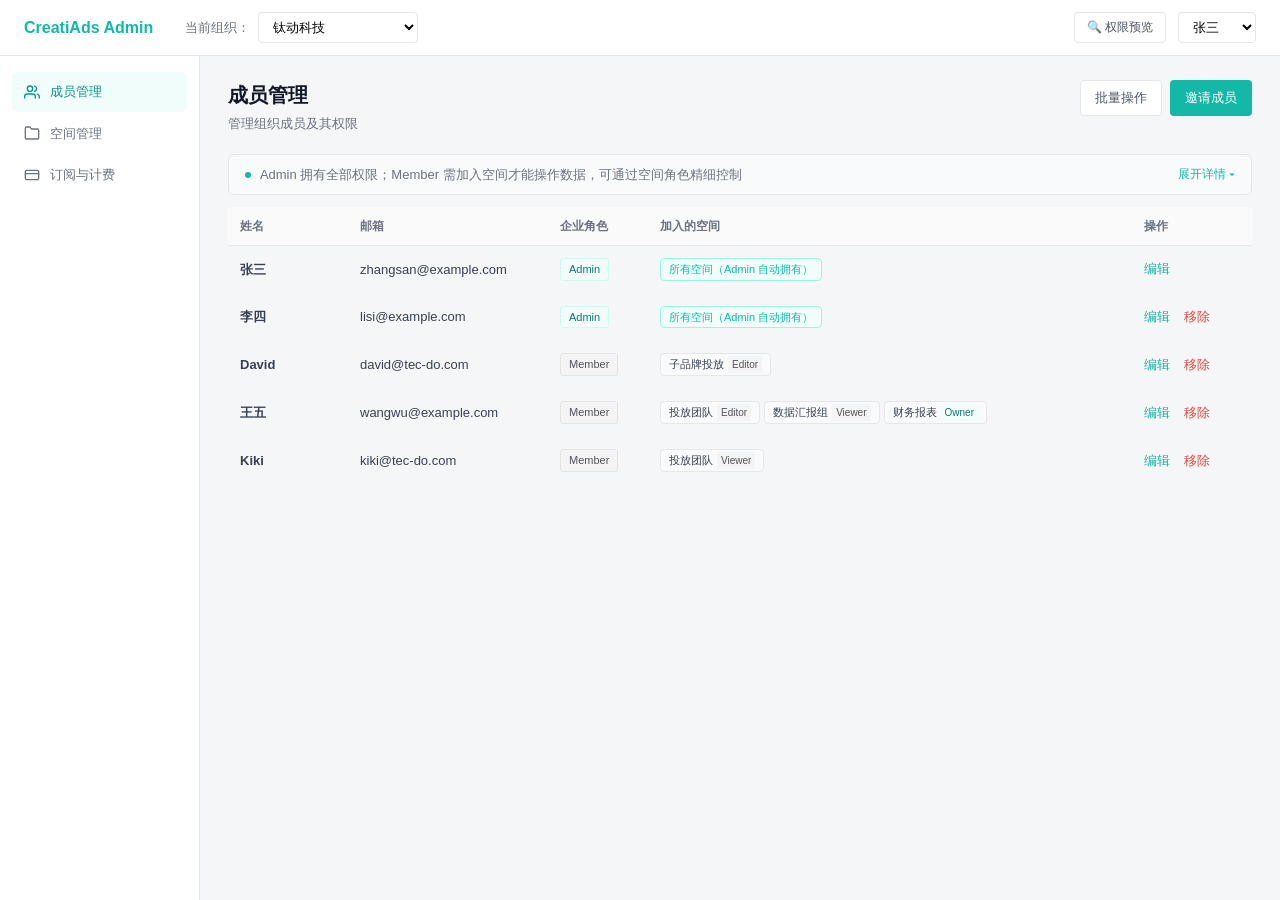
==== commit 484c937a: "Add files via upload" ====
--- a/admin-demo-v3/index.html
+++ b/admin-demo-v3/index.html
@@ -139,12 +139,6 @@
                     </table>
                 </div>
 
-                <div class="info-banner">
-                    <strong>💡 权限说明：</strong>
-                    企业 <span class="role-badge admin">Admin</span> 可管理组织、邀请成员、强制加入任意空间；
-                    <span class="role-badge member">Member</span> 只能访问被邀请的空间
-                </div>
-
                 <!-- 批量操作工具栏（默认隐藏） -->
                 <div class="batch-toolbar" id="batchToolbar" style="display:none;">
                     <span class="batch-info">已选 <strong id="batchSelectedCount">0</strong> 名成员</span>
@@ -478,9 +472,10 @@
                             <tr>
                                 <th>姓名</th>
                                 <th>邮箱</th>
-                                <th style="width:100px;">企业角色</th>
-                                <th style="width:140px;">空间角色</th>
-                                <th style="width:80px;">操作</th>
+                                <th style="width:90px;">企业角色</th>
+                                <th style="width:120px;">空间角色</th>
+                                <th style="width:130px;">权限</th>
+                                <th style="width:70px;">操作</th>
                             </tr>
                         </thead>
                         <tbody id="wsMembersTableBody"></tbody>
--- a/admin-demo-v3/styles.css
+++ b/admin-demo-v3/styles.css
@@ -465,29 +465,21 @@
     font-weight: 500;
 }
 
-.role-badge.admin {
-    background: #fef3c7;
-    color: #92400e;
-}
-
-.role-badge.member {
-    background: #dbeafe;
-    color: #1e40af;
-}
-
+/* 有管理权限的角色 —— 主色 teal */
+.role-badge.admin,
 .role-badge.owner {
-    background: #fee2e2;
-    color: #b91c1c;
-}
-
-.role-badge.editor {
-    background: #d1fae5;
-    color: #065f46;
-}
-
+    background: #f0fdfa;
+    color: #0f766e;
+    border: 1px solid #ccfbf1;
+}
+
+/* 普通角色 —— 中性灰 */
+.role-badge.member,
+.role-badge.editor,
 .role-badge.viewer {
-    background: #f3f4f6;
-    color: #6b7280;
+    background: #f4f4f5;
+    color: #52525b;
+    border: 1px solid #e4e4e7;
 }
 
 /* ===== Workspace Tags ===== */
@@ -519,9 +511,9 @@
     font-weight: 500;
 }
 
-.workspace-tag .ws-role-tag.owner { background: #fee2e2; color: #b91c1c; }
-.workspace-tag .ws-role-tag.editor { background: #d1fae5; color: #065f46; }
-.workspace-tag .ws-role-tag.viewer { background: #f3f4f6; color: #6b7280; }
+.workspace-tag .ws-role-tag.owner  { background: #f0fdfa; color: #0f766e; }
+.workspace-tag .ws-role-tag.editor { background: #f4f4f5; color: #52525b; }
+.workspace-tag .ws-role-tag.viewer { background: #f4f4f5; color: #52525b; }
 
 .workspace-tag.admin-virtual {
     color: #14b8a6;
@@ -2108,3 +2100,49 @@
     border-style: solid;
     color: #0f172a;
 }
+
+
+/* ===== 空间角色 / 权限 下拉与只读态 ===== */
+.ws-role-select,
+.ws-perm-select {
+    padding: 4px 8px;
+    border: 1px solid #cbd5e1;
+    border-radius: 5px;
+    background: #fff;
+    font-size: 12px;
+    color: #0f172a;
+    cursor: pointer;
+    min-width: 90px;
+}
+
+.ws-role-select:focus,
+.ws-perm-select:focus {
+    outline: none;
+    border-color: #14b8a6;
+    box-shadow: 0 0 0 3px rgba(20, 184, 166, 0.12);
+}
+
+.ws-perm-locked {
+    display: inline-block;
+    padding: 3px 10px;
+    border-radius: 999px;
+    background: #f0fdfa;
+    color: #0f766e;
+    font-size: 12px;
+    font-weight: 600;
+    border: 1px solid #ccfbf1;
+}
+
+.ws-perm-readonly {
+    display: inline-block;
+    padding: 3px 8px;
+    color: #475569;
+    font-size: 12px;
+}
+
+
+.ws-perm-viewer-hint {
+    color: #94a3b8;
+    font-size: 12px;
+    font-style: italic;
+}
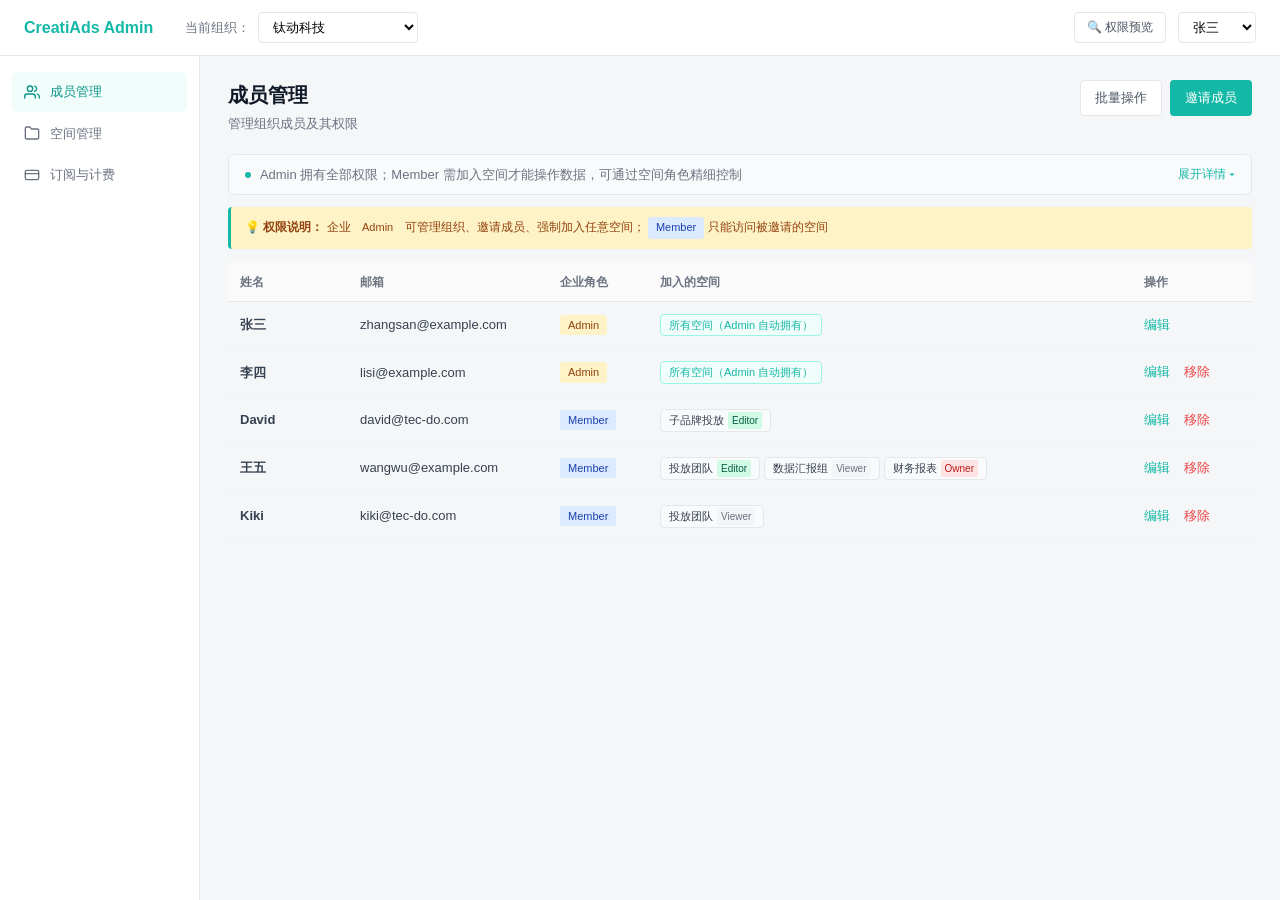
==== commit 5bed5f0c: "Add files via upload" ====
--- a/admin-demo-v3/index.html
+++ b/admin-demo-v3/index.html
@@ -139,6 +139,12 @@
                     </table>
                 </div>
 
+                <div class="info-banner">
+                    <strong>💡 权限说明：</strong>
+                    企业 <span class="role-badge admin">Admin</span> 可管理组织、邀请成员、强制加入任意空间；
+                    <span class="role-badge member">Member</span> 只能访问被邀请的空间
+                </div>
+
                 <!-- 批量操作工具栏（默认隐藏） -->
                 <div class="batch-toolbar" id="batchToolbar" style="display:none;">
                     <span class="batch-info">已选 <strong id="batchSelectedCount">0</strong> 名成员</span>
@@ -190,7 +196,7 @@
                 <div class="page-header">
                     <div>
                         <h1>订阅与计费</h1>
-                        <p class="page-desc">套餐、席位和账单管理</p>
+                        <p class="page-desc">5 档主套餐（AI 能力分层）+ Add-on 按需加购 · USD 计价</p>
                     </div>
                 </div>
 
@@ -209,8 +215,25 @@
 
                 <!-- 套餐对比 -->
                 <div class="billing-card">
-                    <h3 class="section-title">套餐对比</h3>
+                    <div class="section-title-row">
+                        <h3 class="section-title">套餐对比</h3>
+                        <div class="billing-cycle-toggle">
+                            <button class="billing-cycle-tab active" data-cycle="monthly" onclick="setBillingCycle('monthly')">月付</button>
+                            <button class="billing-cycle-tab" data-cycle="yearly" onclick="setBillingCycle('yearly')">
+                                年付 <span class="cycle-save-tag">省 20%</span>
+                            </button>
+                        </div>
+                    </div>
                     <div class="plan-comparison" id="planComparison">
+                        <!-- 动态渲染 -->
+                    </div>
+                </div>
+
+                <!-- Add-ons 加购项 -->
+                <div class="billing-card">
+                    <h3 class="section-title">Add-ons · 按需加购</h3>
+                    <p class="section-desc" style="color:#6b7280;font-size:13px;margin:-8px 0 16px;">主套餐门槛低 + 深度用户按需付费，客单价灵活拉升</p>
+                    <div class="addon-grid" id="addonGrid">
                         <!-- 动态渲染 -->
                     </div>
                 </div>
@@ -222,6 +245,7 @@
                         <thead>
                             <tr>
                                 <th>账期</th>
+                                <th>类型</th>
                                 <th>金额</th>
                                 <th>支付方式</th>
                                 <th>状态</th>
@@ -472,10 +496,9 @@
                             <tr>
                                 <th>姓名</th>
                                 <th>邮箱</th>
-                                <th style="width:90px;">企业角色</th>
-                                <th style="width:120px;">空间角色</th>
-                                <th style="width:130px;">权限</th>
-                                <th style="width:70px;">操作</th>
+                                <th style="width:100px;">企业角色</th>
+                                <th style="width:140px;">空间角色</th>
+                                <th style="width:80px;">操作</th>
                             </tr>
                         </thead>
                         <tbody id="wsMembersTableBody"></tbody>
--- a/admin-demo-v3/styles.css
+++ b/admin-demo-v3/styles.css
@@ -465,21 +465,29 @@
     font-weight: 500;
 }
 
-/* 有管理权限的角色 —— 主色 teal */
-.role-badge.admin,
+.role-badge.admin {
+    background: #fef3c7;
+    color: #92400e;
+}
+
+.role-badge.member {
+    background: #dbeafe;
+    color: #1e40af;
+}
+
 .role-badge.owner {
-    background: #f0fdfa;
-    color: #0f766e;
-    border: 1px solid #ccfbf1;
-}
-
-/* 普通角色 —— 中性灰 */
-.role-badge.member,
-.role-badge.editor,
+    background: #fee2e2;
+    color: #b91c1c;
+}
+
+.role-badge.editor {
+    background: #d1fae5;
+    color: #065f46;
+}
+
 .role-badge.viewer {
-    background: #f4f4f5;
-    color: #52525b;
-    border: 1px solid #e4e4e7;
+    background: #f3f4f6;
+    color: #6b7280;
 }
 
 /* ===== Workspace Tags ===== */
@@ -511,9 +519,9 @@
     font-weight: 500;
 }
 
-.workspace-tag .ws-role-tag.owner  { background: #f0fdfa; color: #0f766e; }
-.workspace-tag .ws-role-tag.editor { background: #f4f4f5; color: #52525b; }
-.workspace-tag .ws-role-tag.viewer { background: #f4f4f5; color: #52525b; }
+.workspace-tag .ws-role-tag.owner { background: #fee2e2; color: #b91c1c; }
+.workspace-tag .ws-role-tag.editor { background: #d1fae5; color: #065f46; }
+.workspace-tag .ws-role-tag.viewer { background: #f3f4f6; color: #6b7280; }
 
 .workspace-tag.admin-virtual {
     color: #14b8a6;
@@ -1236,6 +1244,221 @@
     border-radius: 4px;
     font-size: 12px;
     font-weight: 500;
+}
+
+/* ===== 月付/年付切换 ===== */
+.section-title-row {
+    display: flex;
+    justify-content: space-between;
+    align-items: center;
+    margin-bottom: 16px;
+}
+
+.section-title-row .section-title {
+    margin-bottom: 0;
+}
+
+.billing-cycle-toggle {
+    display: inline-flex;
+    padding: 4px;
+    background: #f3f4f6;
+    border-radius: 8px;
+    gap: 2px;
+}
+
+.billing-cycle-tab {
+    padding: 6px 16px;
+    background: transparent;
+    border: none;
+    border-radius: 6px;
+    font-size: 13px;
+    font-weight: 500;
+    color: #6b7280;
+    cursor: pointer;
+    transition: all 0.15s;
+    display: inline-flex;
+    align-items: center;
+    gap: 6px;
+}
+
+.billing-cycle-tab:hover {
+    color: #111827;
+}
+
+.billing-cycle-tab.active {
+    background: #fff;
+    color: #0d9488;
+    box-shadow: 0 1px 3px rgba(0, 0, 0, 0.1);
+}
+
+.cycle-save-tag {
+    display: inline-block;
+    padding: 2px 6px;
+    background: linear-gradient(135deg, #f59e0b, #d97706);
+    color: #fff;
+    border-radius: 8px;
+    font-size: 10px;
+    font-weight: 600;
+    letter-spacing: 0.3px;
+}
+
+.plan-yearly-total {
+    font-size: 12px;
+    color: #6b7280;
+    margin-top: 4px;
+}
+
+/* ===== 积分规则 ===== */
+.credit-rules-grid {
+    display: grid;
+    grid-template-columns: repeat(auto-fill, minmax(260px, 1fr));
+    gap: 8px;
+}
+
+.credit-rule {
+    display: flex;
+    align-items: center;
+    gap: 10px;
+    padding: 10px 12px;
+    background: #fafafa;
+    border: 1px solid #e5e7eb;
+    border-radius: 6px;
+    font-size: 13px;
+}
+
+.credit-rule-cost {
+    display: inline-block;
+    padding: 2px 8px;
+    background: linear-gradient(135deg, #0d9488, #14b8a6);
+    color: #fff;
+    border-radius: 4px;
+    font-size: 12px;
+    font-weight: 600;
+    white-space: nowrap;
+    flex-shrink: 0;
+}
+
+.credit-rule-action {
+    font-weight: 500;
+    color: #111827;
+    flex-shrink: 0;
+}
+
+.credit-rule-example {
+    color: #9ca3af;
+    font-size: 12px;
+    font-style: italic;
+    overflow: hidden;
+    text-overflow: ellipsis;
+    white-space: nowrap;
+}
+
+/* AI 能力等级标签 */
+.plan-ai-level {
+    display: inline-block;
+    margin-top: 8px;
+    padding: 4px 10px;
+    background: linear-gradient(135deg, #f0fdfa, #ccfbf1);
+    color: #0d9488;
+    border: 1px solid #99f6e4;
+    border-radius: 12px;
+    font-size: 11px;
+    font-weight: 600;
+}
+
+/* Recommended 徽章优化 */
+.plan-card.recommended::before {
+    content: '★ 推荐';
+    position: absolute;
+    top: 12px;
+    right: 12px;
+    padding: 4px 10px;
+    background: linear-gradient(135deg, #f59e0b, #d97706);
+    color: #fff;
+    border-radius: 12px;
+    font-size: 11px;
+    font-weight: 600;
+    letter-spacing: 0.5px;
+}
+
+/* ===== Add-on 卡片 ===== */
+.addon-grid {
+    display: grid;
+    grid-template-columns: repeat(auto-fill, minmax(280px, 1fr));
+    gap: 12px;
+}
+
+.addon-card {
+    display: flex;
+    gap: 12px;
+    padding: 14px;
+    background: #fafafa;
+    border: 1px solid #e5e7eb;
+    border-radius: 8px;
+    transition: all 0.2s;
+    align-items: flex-start;
+}
+
+.addon-card:hover:not(.addon-locked) {
+    background: #fff;
+    border-color: #14b8a6;
+    box-shadow: 0 2px 8px rgba(20, 184, 166, 0.08);
+}
+
+.addon-card.addon-locked {
+    opacity: 0.55;
+}
+
+.addon-icon {
+    flex: 0 0 36px;
+    width: 36px;
+    height: 36px;
+    display: flex;
+    align-items: center;
+    justify-content: center;
+    background: #fff;
+    border: 1px solid #e5e7eb;
+    border-radius: 6px;
+    font-size: 20px;
+}
+
+.addon-body {
+    flex: 1;
+    min-width: 0;
+}
+
+.addon-name {
+    font-size: 14px;
+    font-weight: 600;
+    color: #111827;
+    margin-bottom: 4px;
+}
+
+.addon-desc {
+    font-size: 12px;
+    color: #6b7280;
+    line-height: 1.5;
+    margin-bottom: 6px;
+}
+
+.addon-price {
+    font-size: 13px;
+    font-weight: 600;
+    color: #0d9488;
+}
+
+.addon-action {
+    flex: 0 0 auto;
+    align-self: center;
+}
+
+.addon-locked-tag {
+    display: inline-block;
+    padding: 4px 8px;
+    background: #f3f4f6;
+    color: #9ca3af;
+    border-radius: 4px;
+    font-size: 11px;
 }
 
 /* ===== Billing Table ===== */
@@ -2100,49 +2323,3 @@
     border-style: solid;
     color: #0f172a;
 }
-
-
-/* ===== 空间角色 / 权限 下拉与只读态 ===== */
-.ws-role-select,
-.ws-perm-select {
-    padding: 4px 8px;
-    border: 1px solid #cbd5e1;
-    border-radius: 5px;
-    background: #fff;
-    font-size: 12px;
-    color: #0f172a;
-    cursor: pointer;
-    min-width: 90px;
-}
-
-.ws-role-select:focus,
-.ws-perm-select:focus {
-    outline: none;
-    border-color: #14b8a6;
-    box-shadow: 0 0 0 3px rgba(20, 184, 166, 0.12);
-}
-
-.ws-perm-locked {
-    display: inline-block;
-    padding: 3px 10px;
-    border-radius: 999px;
-    background: #f0fdfa;
-    color: #0f766e;
-    font-size: 12px;
-    font-weight: 600;
-    border: 1px solid #ccfbf1;
-}
-
-.ws-perm-readonly {
-    display: inline-block;
-    padding: 3px 8px;
-    color: #475569;
-    font-size: 12px;
-}
-
-
-.ws-perm-viewer-hint {
-    color: #94a3b8;
-    font-size: 12px;
-    font-style: italic;
-}
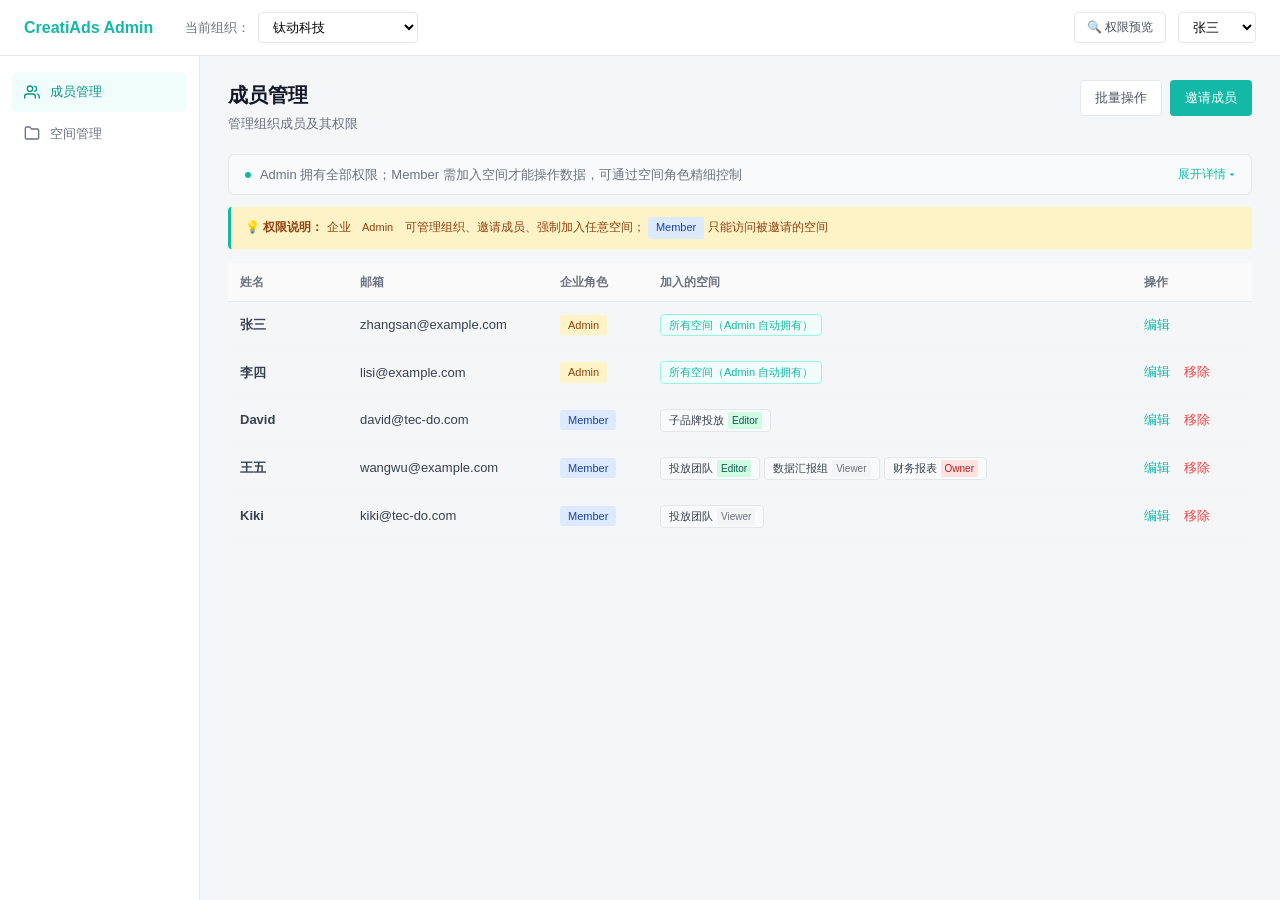
==== commit 549f0384: "Add files via upload" ====
--- a/admin-demo-v3/index.html
+++ b/admin-demo-v3/index.html
@@ -44,12 +44,6 @@
                     </span>
                     <span class="nav-text">空间管理</span>
                 </a>
-                <a href="#" class="nav-item" data-page="billing" onclick="navigateTo('billing')">
-                    <span class="nav-icon">
-                        <svg viewBox="0 0 24 24" width="16" height="16" fill="none" stroke="currentColor" stroke-width="2" stroke-linecap="round" stroke-linejoin="round"><rect x="2" y="5" width="20" height="14" rx="2"/><line x1="2" y1="10" x2="22" y2="10"/></svg>
-                    </span>
-                    <span class="nav-text">订阅与计费</span>
-                </a>
             </nav>
         </aside>
 
@@ -191,71 +185,6 @@
                 </div>
             </div>
 
-            <!-- ===== 订阅与计费页 ===== -->
-            <div id="billingPage" class="page-content">
-                <div class="page-header">
-                    <div>
-                        <h1>订阅与计费</h1>
-                        <p class="page-desc">5 档主套餐（AI 能力分层）+ Add-on 按需加购 · USD 计价</p>
-                    </div>
-                </div>
-
-                <!-- 当前套餐卡片 -->
-                <div class="billing-plan-card" id="billingPlanCard">
-                    <!-- 动态渲染 -->
-                </div>
-
-                <!-- 用量统计 -->
-                <div class="billing-card">
-                    <h3 class="section-title">用量统计</h3>
-                    <div class="billing-usage-grid" id="billingUsageGrid">
-                        <!-- 动态渲染 -->
-                    </div>
-                </div>
-
-                <!-- 套餐对比 -->
-                <div class="billing-card">
-                    <div class="section-title-row">
-                        <h3 class="section-title">套餐对比</h3>
-                        <div class="billing-cycle-toggle">
-                            <button class="billing-cycle-tab active" data-cycle="monthly" onclick="setBillingCycle('monthly')">月付</button>
-                            <button class="billing-cycle-tab" data-cycle="yearly" onclick="setBillingCycle('yearly')">
-                                年付 <span class="cycle-save-tag">省 20%</span>
-                            </button>
-                        </div>
-                    </div>
-                    <div class="plan-comparison" id="planComparison">
-                        <!-- 动态渲染 -->
-                    </div>
-                </div>
-
-                <!-- Add-ons 加购项 -->
-                <div class="billing-card">
-                    <h3 class="section-title">Add-ons · 按需加购</h3>
-                    <p class="section-desc" style="color:#6b7280;font-size:13px;margin:-8px 0 16px;">主套餐门槛低 + 深度用户按需付费，客单价灵活拉升</p>
-                    <div class="addon-grid" id="addonGrid">
-                        <!-- 动态渲染 -->
-                    </div>
-                </div>
-
-                <!-- 账单历史 -->
-                <div class="billing-section">
-                    <h3 class="section-title">账单历史</h3>
-                    <table class="data-table">
-                        <thead>
-                            <tr>
-                                <th>账期</th>
-                                <th>类型</th>
-                                <th>金额</th>
-                                <th>支付方式</th>
-                                <th>状态</th>
-                                <th style="width:100px;">操作</th>
-                            </tr>
-                        </thead>
-                        <tbody id="billingTableBody"></tbody>
-                    </table>
-                </div>
-            </div>
         </main>
     </div>
 
@@ -860,21 +789,6 @@
         </div>
     </div>
 
-    <!-- ===== 升级套餐弹窗 ===== -->
-    <div class="modal-overlay drawer-overlay" id="upgradeModal" style="display:none;">
-        <div class="modal drawer">
-            <div class="modal-header">
-                <h3 id="upgradeModalTitle">升级套餐</h3>
-                <button class="modal-close" onclick="closeUpgradeModal()">&times;</button>
-            </div>
-            <div class="modal-body" id="upgradeModalBody"></div>
-            <div class="modal-footer">
-                <button class="btn btn-ghost" onclick="closeUpgradeModal()">取消</button>
-                <button class="btn btn-primary" onclick="confirmUpgrade()">确认支付</button>
-            </div>
-        </div>
-    </div>
-
     <!-- ===== 权限预览抽屉 ===== -->
     <div class="modal-overlay drawer-overlay" id="permissionPreviewModal" style="display:none;">
         <div class="modal drawer drawer-wide">
